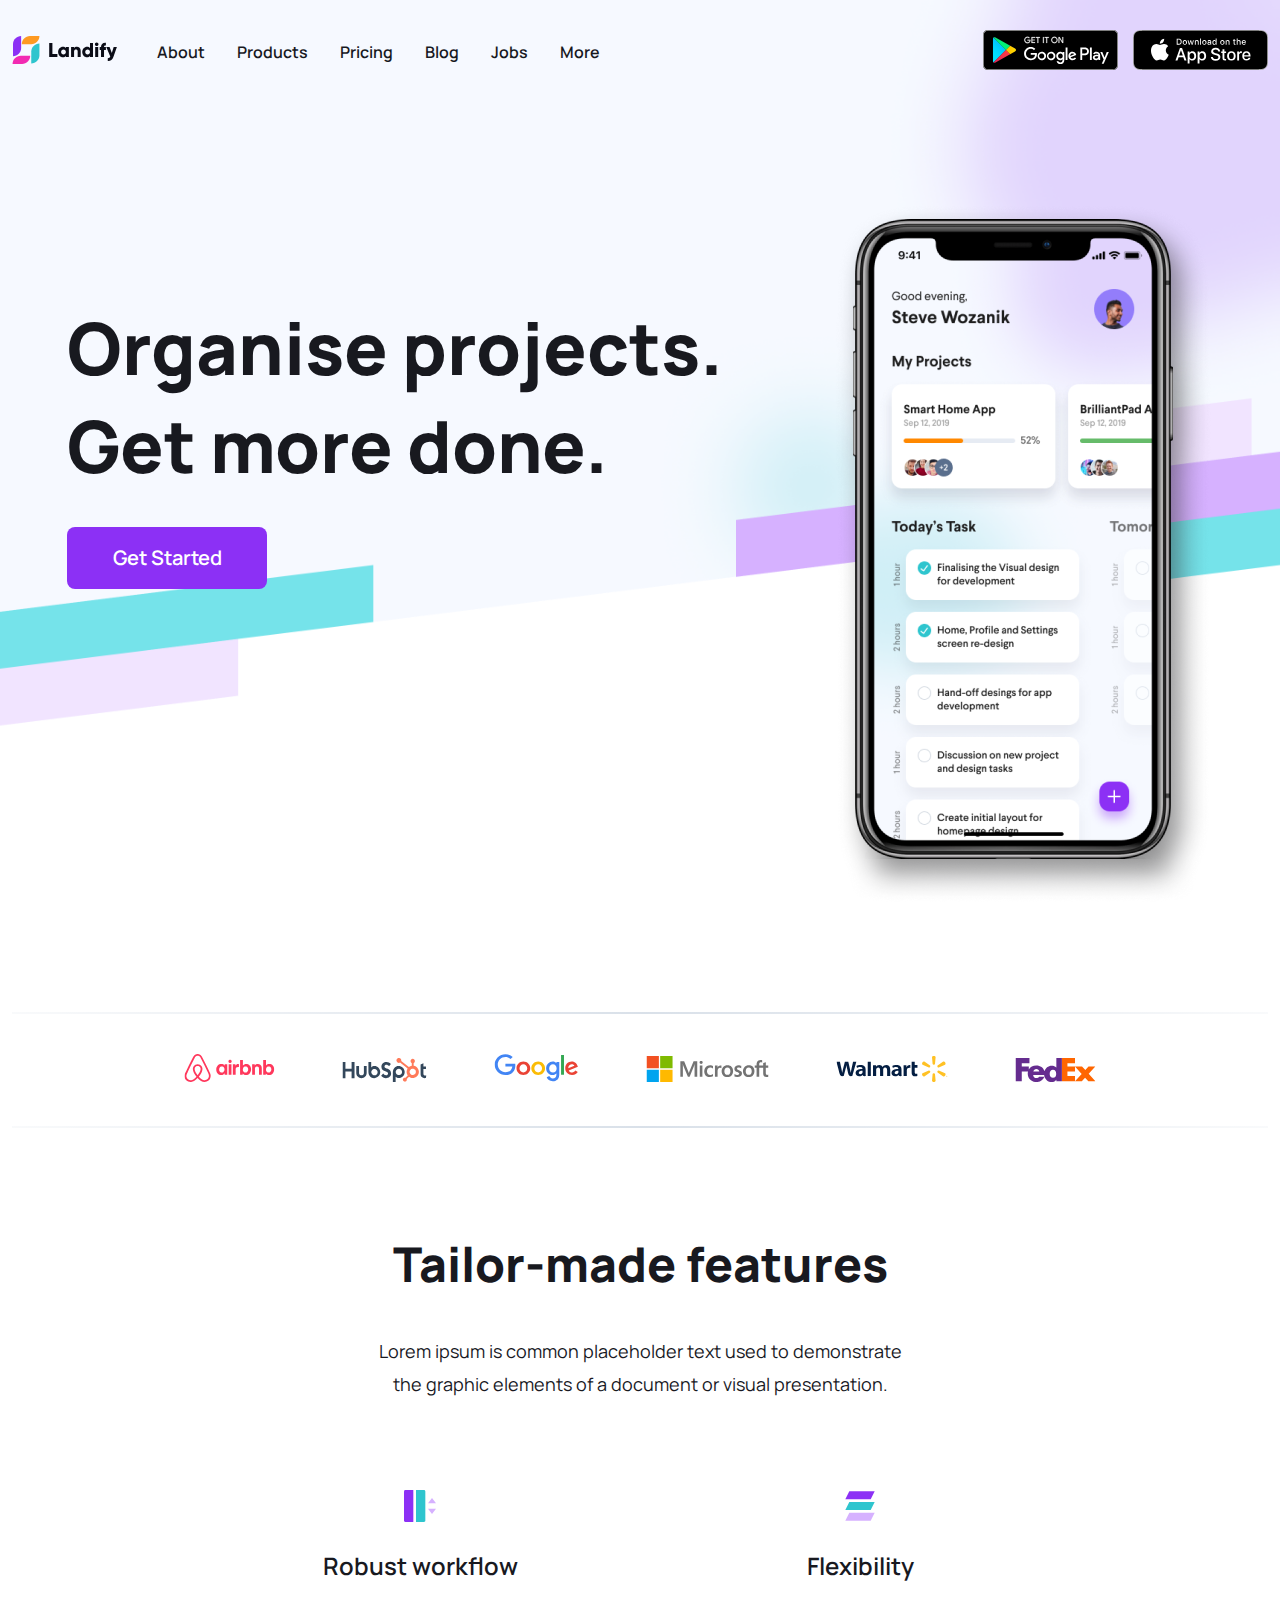
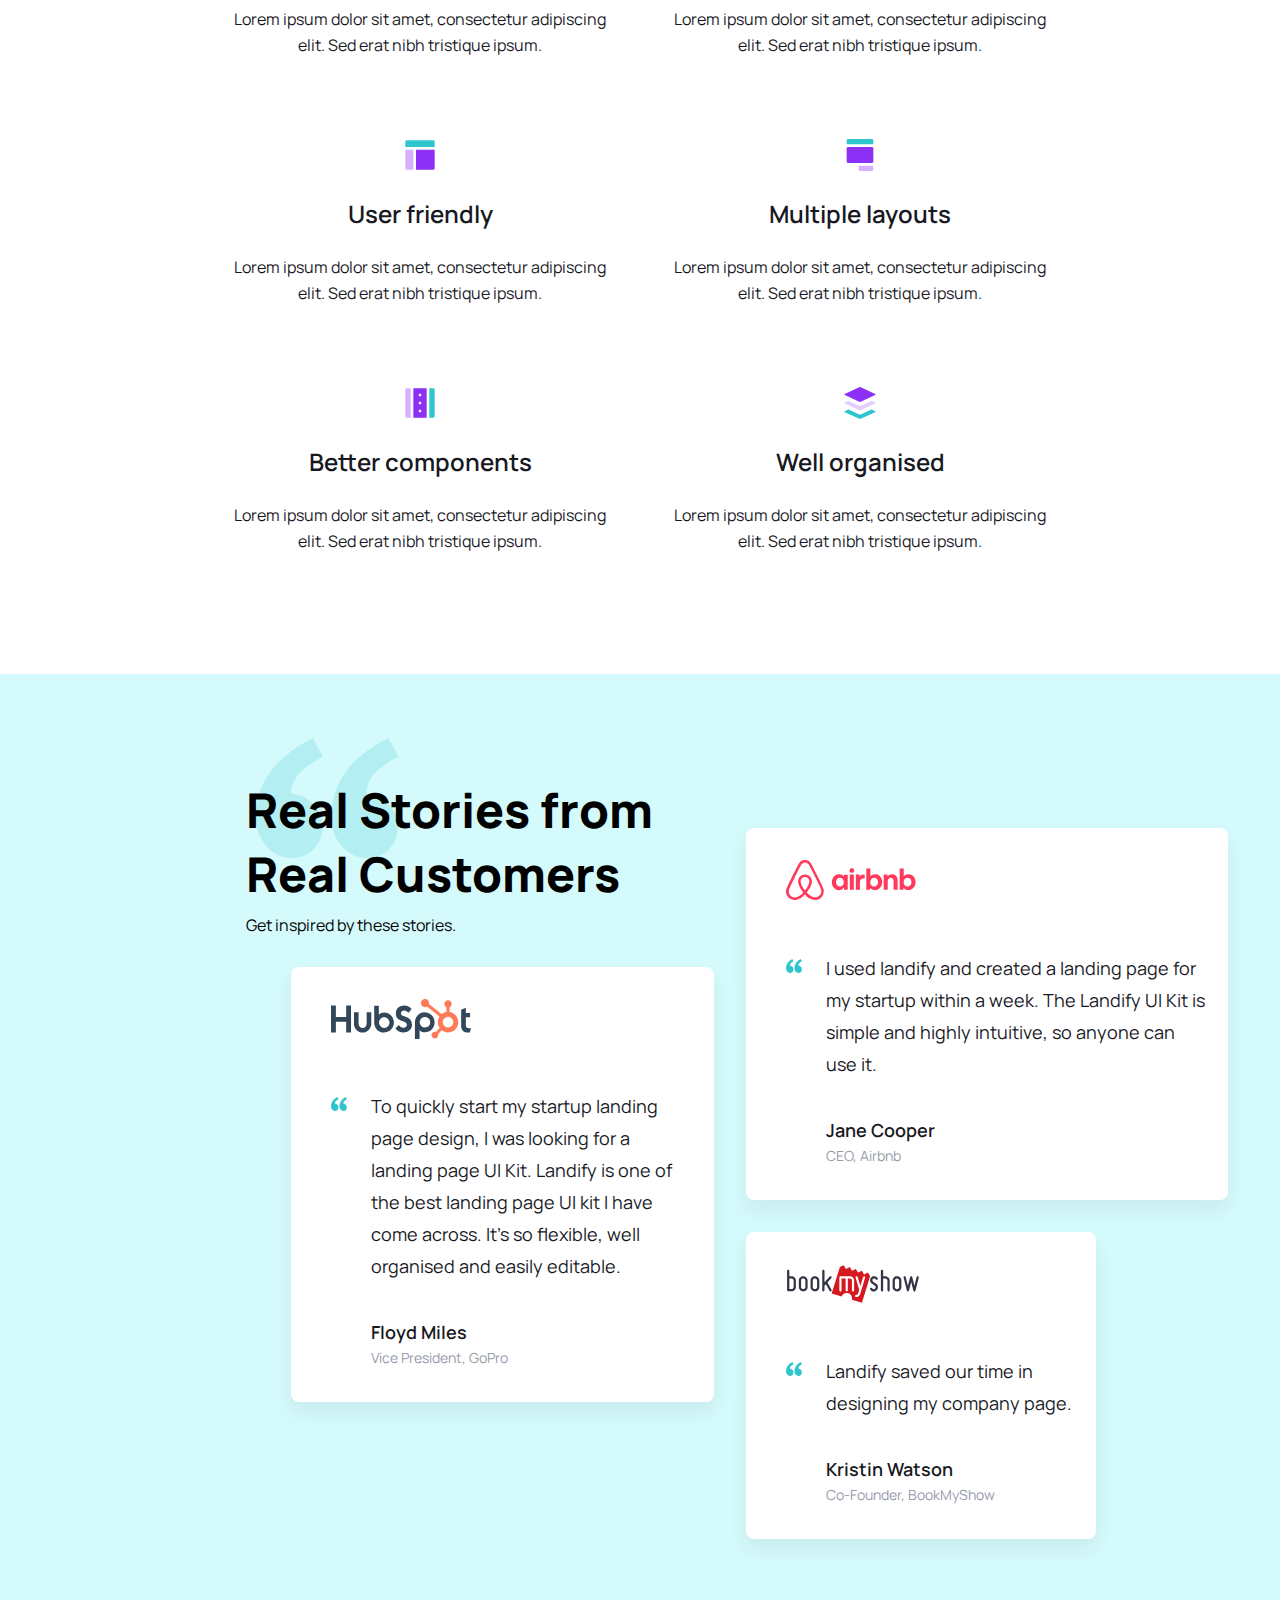
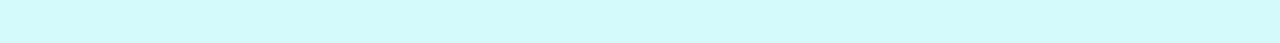
==== index.html @ adce9f16 "Закончил верстку и стилизацию блока Stories." ====
<!DOCTYPE html>
<html lang="en">
  <head>
    <meta charset="UTF-8" />
    <meta name="viewport" content="width=device-width, initial-scale=1.0" />
    <link rel="preconnect" href="https://fonts.gstatic.com" />
    <link
      href="https://fonts.googleapis.com/css2?family=Manrope:wght@400;600;800&display=swap"
      rel="stylesheet"
    />
    <!-- Install fonts -->
    <link rel="stylesheet" href="scss/bootstrap-grid.min.css" />
    <!-- Install Bootstrap grid-->
    <link rel="stylesheet" href="scss/normalize.css" />
    <!-- Reset settings CSS -->
    <link rel="stylesheet" href="scss/main.css" />
    <!-- Install my slyles CSS -->
    <title>Landify</title>
  </head>
  <body>
    <div class="wrapper">
      <header class="header">
        <div class="container">
          <div class="header-row">
            <nav class="nav">
              <a href="#" class="logo"><img src="Images/Dark.svg" alt="" /></a>
              <ul class="menu">
                <li class="menu-link"><a href="#">About</a></li>
                <li class="menu-link"><a href="#">Products</a></li>
                <li class="menu-link"><a href="#">Pricing</a></li>
                <li class="menu-link"><a href="#">Blog</a></li>
                <li class="menu-link"><a href="#">Jobs</a></li>
                <li class="menu-link"><a href="#">More</a></li>
              </ul>
            </nav>
            <div class="header-button">
              <a href="#" class="store-link"
                ><img
                  src="Images/Google Play Badge.svg"
                  alt="icon: link to Google Play"
              /></a>
              <a href="#" class="store-link"
                ><img
                  src="Images/App Store Badge.svg"
                  alt="icon: link to App Store"
              /></a>
            </div>
          </div>
        </div>
        <!-- /.container -->
      </header>
      <!-- /.header -->
      <main>
        <div class="container">
          <div class="main">
            <div class="main-info">
              <h1 class="main-title">
                Organise projects. <br />
                Get more done.
              </h1>
              <a href="#" class="main-button">Get Started</a>
            </div>
            <div class="main-image">
              <img
                src="/Images/Phone Mockup.png"
                alt="image: Phone App"
                class="main-image"
              />
            </div>
          </div>
        </div>
        <!-- /.container -->
      </main>
      <!-- /.main -->
      <section class="company">
        <div class="container">
          <hr class="divider" />
          <span class="company-img"
            ><img
              src="/Images/Company/Airbnb Logo.svg"
              alt="image: Image Airbnb Logo"
          /></span>
          <span class="company-img"
            ><img
              src="/Images/Company/Hubspot Logo.svg"
              alt="image: Image Hubspot Logo"
          /></span>
          <span class="company-img"
            ><img
              src="/Images/Company/Google Logo.svg"
              alt="image: Image Google Logo"
          /></span>
          <span class="company-img"
            ><img
              src="/Images/Company/Microsoft Logo.svg"
              alt="image: Image Microsoft Logo"
          /></span>
          <span class="company-img"
            ><img
              src="/Images/Company/Walmart Logo.svg"
              alt="image: Image Walmart Logo"
          /></span>
          <span class="company-img"
            ><img
              src="/Images/Company/FedEx Logo.svg"
              alt="image: Image FedEx Logo"
          /></span>
          <hr class="divider" />
        </div>
        <!-- /.container -->
      </section>
      <!-- /.company -->
      <section class="features-block">
        <div class="container">
          <div class="features">
            <h2 class="title">Tailor-made features</h2>
            <p class="description-title">
              Lorem ipsum is common placeholder text used to demonstrate <br />
              the graphic elements of a document or visual presentation.
            </p>
          </div>
          <div class="features-card">
            <div class="features-item">
              <img
                src="Images/Features-card/01.svg"
                alt="icon: Robust workflow icon"
                class="features-img"
              />
              <h3 class="card-title">Robust workflow</h3>
              <p class="card-description">
                Lorem ipsum dolor sit amet, consectetur adipiscing elit. Sed
                erat nibh tristique ipsum.
              </p>
            </div>
            <div class="features-item">
              <img
                src="Images/Features-card/02.svg"
                alt="icon: Flexibility icon"
                class="features-img"
              />
              <h3 class="card-title">Flexibility</h3>
              <p class="card-description">
                Lorem ipsum dolor sit amet, consectetur adipiscing elit. Sed
                erat nibh tristique ipsum.
              </p>
            </div>
            <div class="features-item">
              <img
                src="Images/Features-card/03.svg"
                alt="icon: User friendly icon"
                class="features-img"
              />
              <h3 class="card-title">User friendly</h3>
              <p class="card-description">
                Lorem ipsum dolor sit amet, consectetur adipiscing elit. Sed
                erat nibh tristique ipsum.
              </p>
            </div>
            <div class="features-item">
              <img
                src="Images/Features-card/04.svg"
                alt="icon: Multiple layouts icon"
                class="features-img"
              />
              <h3 class="card-title">Multiple layouts</h3>
              <p class="card-description">
                Lorem ipsum dolor sit amet, consectetur adipiscing elit. Sed
                erat nibh tristique ipsum.
              </p>
            </div>
            <div class="features-item">
              <img
                src="Images/Features-card/05.svg"
                alt="icon: Better components icon"
                class="features-img"
              />
              <h3 class="card-title">Better components</h3>
              <p class="card-description">
                Lorem ipsum dolor sit amet, consectetur adipiscing elit. Sed
                erat nibh tristique ipsum.
              </p>
            </div>
            <div class="features-item">
              <img
                src="Images/Features-card/06.svg"
                alt="icon: Well organised icon"
                class="features-img"
              />
              <h3 class="card-title">Well organised</h3>
              <p class="card-description">
                Lorem ipsum dolor sit amet, consectetur adipiscing elit. Sed
                erat nibh tristique ipsum.
              </p>
            </div>
          </div>
          <!-- /.features-card -->
        </div>
      </section>
      <!-- /.features -->
      <section class="stories">
        <div class="container d-flex justify-content-center">
          <img
            src="Images/Stories/marks.svg"
            alt="image: quotation marks"
            class="stories-img"
          />
          <div class="row d-flex flex-column align-items-end">
            <div class="col-12 d-flex justify-content-center">
              <div class="stories-title">
                <h2 class="title">
                  Real Stories from <br />
                  Real Customers
                </h2>
                <p class="title-text">
                  Get inspired by these stories.
                </p>
              </div>
              <!-- /.stories-title -->
            </div>
            <div class="col-8">
              <div class="stories-item item-2">
                <img
                  src="Images/Stories/Hubspot Logo.svg"
                  alt="icon: Hubspot"
                  class="stories-logo"
                />
                <div class="stories-description">
                  <img
                    src="Images/Stories/marks-mini.svg"
                    alt="icon: Marks mini"
                  />
                  <p class="stories-text">
                    To quickly start my startup landing page design, I was
                    looking for a landing page UI Kit. Landify is one of the
                    best landing page UI kit I have come across. It’s so
                    flexible, well organised and easily editable.
                  </p>
                </div>
                <h3 class="stories-name">Floyd Miles</h3>
                <span class="stories-prof">Vice President, GoPro</span>
              </div>
              <!-- /.stories-item -->
            </div>
          </div>
          <div class="row d-flex flex-column">
            <div class="col-12">
              <div class="stories-item item-3">
                <img
                  src="Images/Stories/Airbnb Logo.svg"
                  alt="icon: Airbnb"
                  class="stories-logo"
                />
                <div class="stories-description">
                  <img
                    src="Images/Stories/marks-mini.svg"
                    alt="icon: Marks mini"
                  />
                  <p class="stories-text">
                    I used landify and created a landing page for my startup
                    within a week. The Landify UI Kit is simple and highly
                    intuitive, so anyone can use it.
                  </p>
                </div>
                <h3 class="stories-name">Jane Cooper</h3>
                <span class="stories-prof">CEO, Airbnb</span>
              </div>
              <!-- /.stories-item -->
            </div>
            <div class="col-5">
              <div class="stories-item item-4">
                <img
                  src="Images/Stories/BookMyShow Logo.svg"
                  alt="icon: BookMyShow"
                  class="stories-logo"
                />
                <div class="stories-description">
                  <img
                    src="Images/Stories/marks-mini.svg"
                    alt="icon: Marks mini"
                  />
                  <p class="stories-text">
                    Landify saved our time in designing my company page.
                  </p>
                </div>
                <h3 class="stories-name">Kristin Watson</h3>
                <span class="stories-prof">Co-Founder, BookMyShow</span>
              </div>
              <!-- /.stories-item -->
            </div>
          </div>
        </div>
      </section>
      <!-- /.stories -->
    </div>
  </body>
</html>
---- scss/main.css ----
* {
  -webkit-box-sizing: border-box;
          box-sizing: border-box;
}

body {
  font-family: 'Manrope', sans-serif;
}

.container {
  max-width: 1440px;
  margin: 0 auto;
}

.title {
  font-weight: 800;
  font-size: 48px;
  line-height: 64px;
}

.wrapper {
  background: url(/Images/Background-header.png) no-repeat top;
  background-size: contain;
  max-height: 1060px;
}

.header-row {
  display: -webkit-box;
  display: -ms-flexbox;
  display: flex;
  -webkit-box-pack: justify;
      -ms-flex-pack: justify;
          justify-content: space-between;
  -webkit-box-align: center;
      -ms-flex-align: center;
          align-items: center;
  padding-top: 26px;
  padding-bottom: 26px;
}

.header-row .nav {
  display: -webkit-box;
  display: -ms-flexbox;
  display: flex;
  -webkit-box-align: center;
      -ms-flex-align: center;
          align-items: center;
}

.header-row .nav .menu {
  display: -webkit-box;
  display: -ms-flexbox;
  display: flex;
  -ms-flex-wrap: wrap;
      flex-wrap: wrap;
  list-style: none;
}

.header-row .nav .menu-link a {
  text-decoration: none;
  color: #18191f;
  font-size: 16px;
  line-height: 20px;
  font-weight: 600;
  margin-right: 32px;
}

.header-row .header-button .store-link:not(:last-child) {
  margin-right: 12px;
}

.main {
  display: -webkit-box;
  display: -ms-flexbox;
  display: flex;
  -ms-flex-pack: distribute;
      justify-content: space-around;
  margin-top: 100px;
  margin-bottom: 65px;
}

.main-title {
  margin-top: 95px;
  color: #18191f;
  font-weight: 800;
  font-size: 72px;
  line-height: 98px;
  margin-bottom: 32px;
}

.main-button {
  background: #8c30f5;
  border-radius: 8px;
  font-weight: 600;
  font-size: 20px;
  line-height: 30px;
  color: #ffffff;
  padding: 16px 40px;
  text-decoration: none;
  display: block;
  max-width: 200px;
  text-align: center;
}

.company {
  display: -webkit-box;
  display: -ms-flexbox;
  display: flex;
  text-align: center;
}

.company-img {
  margin-left: 32px;
  margin-right: 32px;
}

.company .divider {
  margin-top: 40px;
  margin-bottom: 40px;
  height: 2px;
  background: -webkit-gradient(linear, left top, right top, from(rgba(192, 204, 218, 0.1)), color-stop(50.38%, rgba(192, 204, 218, 0.6)), to(rgba(192, 204, 218, 0.1)));
  background: linear-gradient(90deg, rgba(192, 204, 218, 0.1) 0%, rgba(192, 204, 218, 0.6) 50.38%, rgba(192, 204, 218, 0.1) 100%);
  border: none;
}

.features-block {
  padding-top: 24px;
  padding-bottom: 104px;
}

.features-block .features {
  text-align: center;
  color: #18191f;
}

.features-block .features .description-title {
  font-size: 18px;
  line-height: 1.8;
  font-weight: 400;
}

.features-block .features-card {
  display: -webkit-box;
  display: -ms-flexbox;
  display: flex;
  -webkit-box-pack: center;
      -ms-flex-pack: center;
          justify-content: center;
  -webkit-box-align: center;
      -ms-flex-align: center;
          align-items: center;
  text-align: center;
  -ms-flex-wrap: wrap;
      flex-wrap: wrap;
  margin-top: 25px;
}

.features-block .features-card .features-item {
  width: 29%;
  color: #18191f;
  margin-right: 30px;
  margin-left: 30px;
  margin-top: 65px;
  min-width: 380px;
}

.features-block .features-card .features-item .card-title {
  font-weight: 600;
  font-size: 24px;
  line-height: 32px;
}

.features-block .features-card .features-item .card-description {
  text-align: center;
  font-weight: 400;
  font-size: 16px;
  line-height: 26px;
}

.stories {
  position: relative;
  background: #d5fafc;
  padding-top: 10px;
  padding-bottom: 104px;
  padding-top: 104px;
}

.stories .container {
  max-width: 1200px;
}

.stories-img {
  position: absolute;
  top: 64px;
  left: 20%;
  opacity: 0.2;
}

.stories-item {
  background: #ffffff;
  -webkit-box-shadow: 0px 10px 20px rgba(41, 41, 42, 0.07);
          box-shadow: 0px 10px 20px rgba(41, 41, 42, 0.07);
  border-radius: 8px;
  padding: 32px 20px 32px 40px;
}

.stories-item .stories-logo {
  margin-bottom: 30px;
}

.stories-item .stories-name {
  font-weight: 600;
  font-size: 18px;
  line-height: 28px;
  color: #18191f;
  margin-left: 40px;
  margin-bottom: 0;
}

.stories-item .stories-prof {
  color: #969bab;
  font-weight: 400;
  font-size: 14px;
  line-height: 24px;
  margin-left: 40px;
}

.title-text {
  margin: 0;
}

.stories-title {
  position: relative;
  display: block;
  margin-left: 100px;
}

.stories-title .title {
  margin-bottom: 10px;
  margin-top: 0;
}

.stories-description {
  position: relative;
  display: -webkit-box;
  display: -ms-flexbox;
  display: flex;
}

.stories-description img {
  position: absolute;
  top: 25px;
}

.stories-text {
  font-weight: 400;
  font-size: 18px;
  line-height: 32px;
  color: #18191f;
  margin-left: 40px;
}

.item-1 {
  min-width: 445px;
}

.item-2 {
  min-width: 350px;
  margin-right: 32px;
  margin-top: 32px;
}

.item-3 {
  min-width: 445px;
  margin-top: 50px;
  margin-bottom: 32px;
}

.item-4 {
  min-width: 350px;
}
/*# sourceMappingURL=main.css.map */
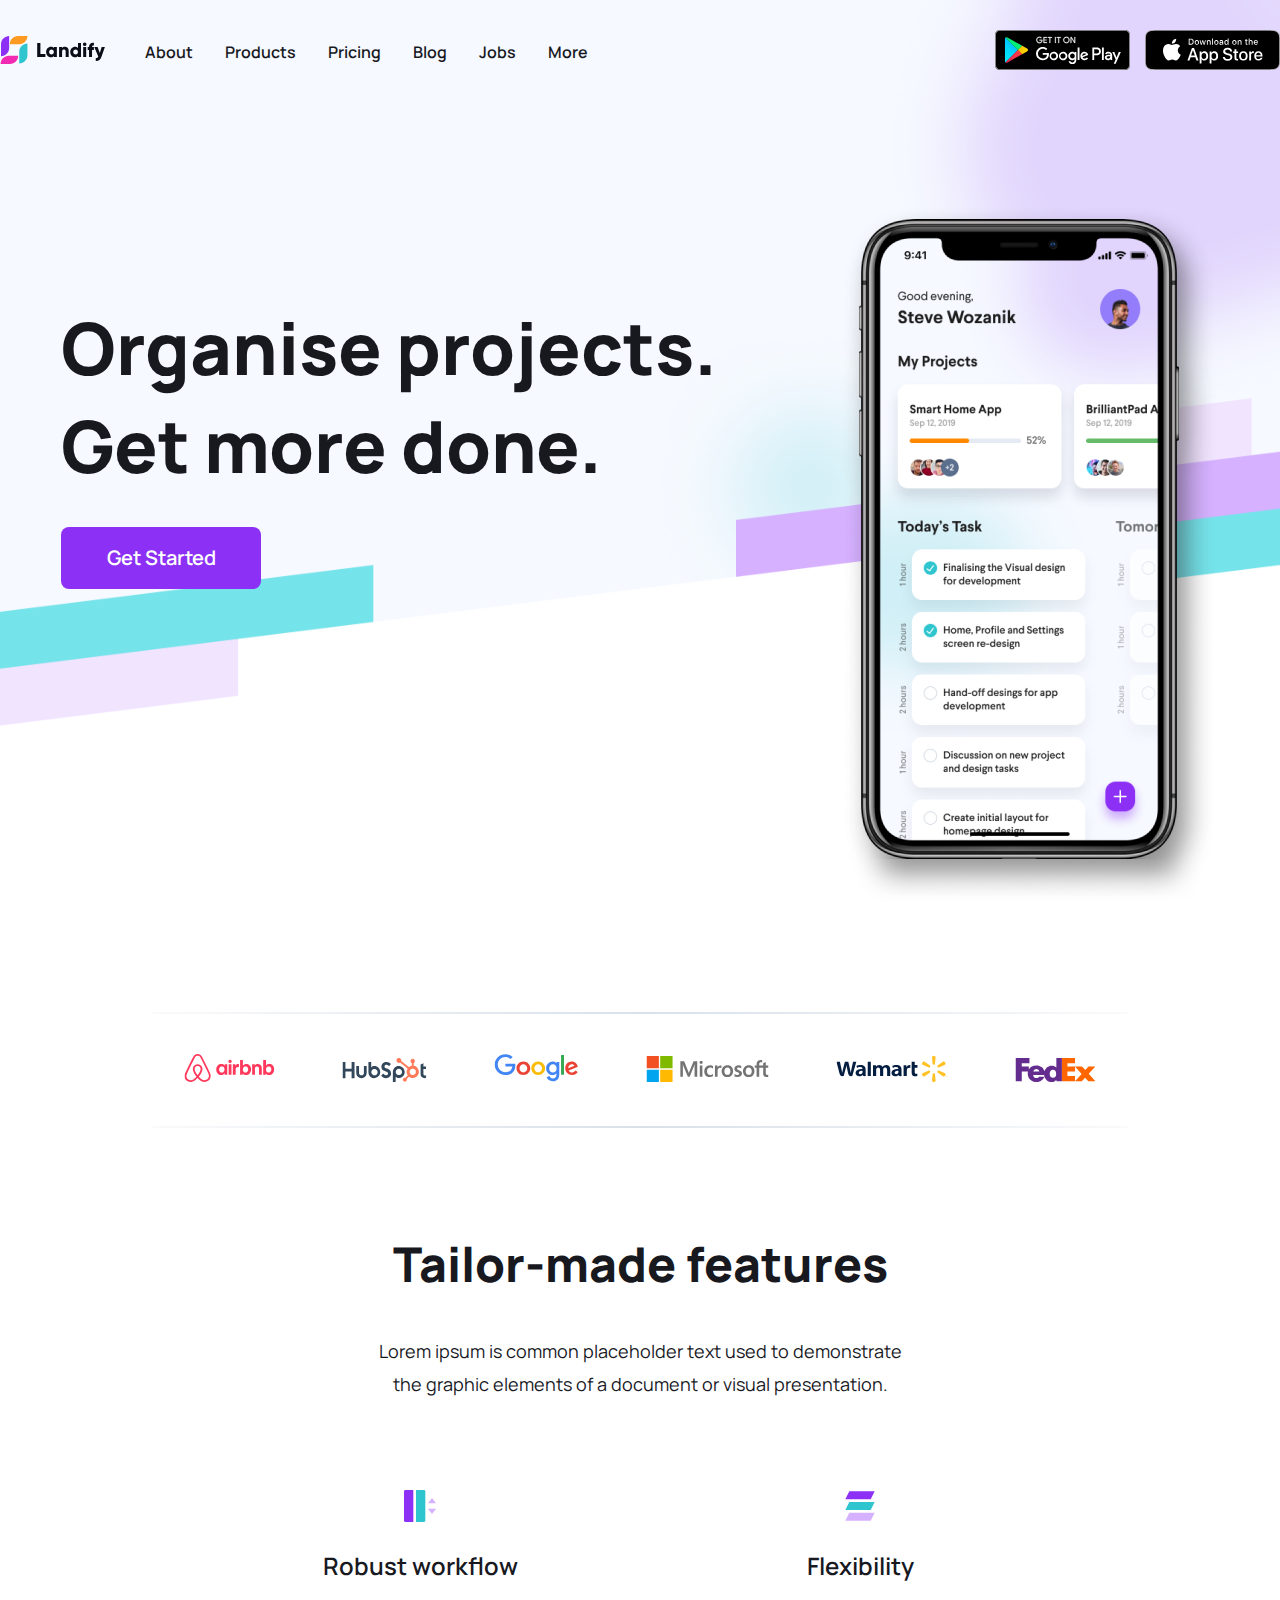
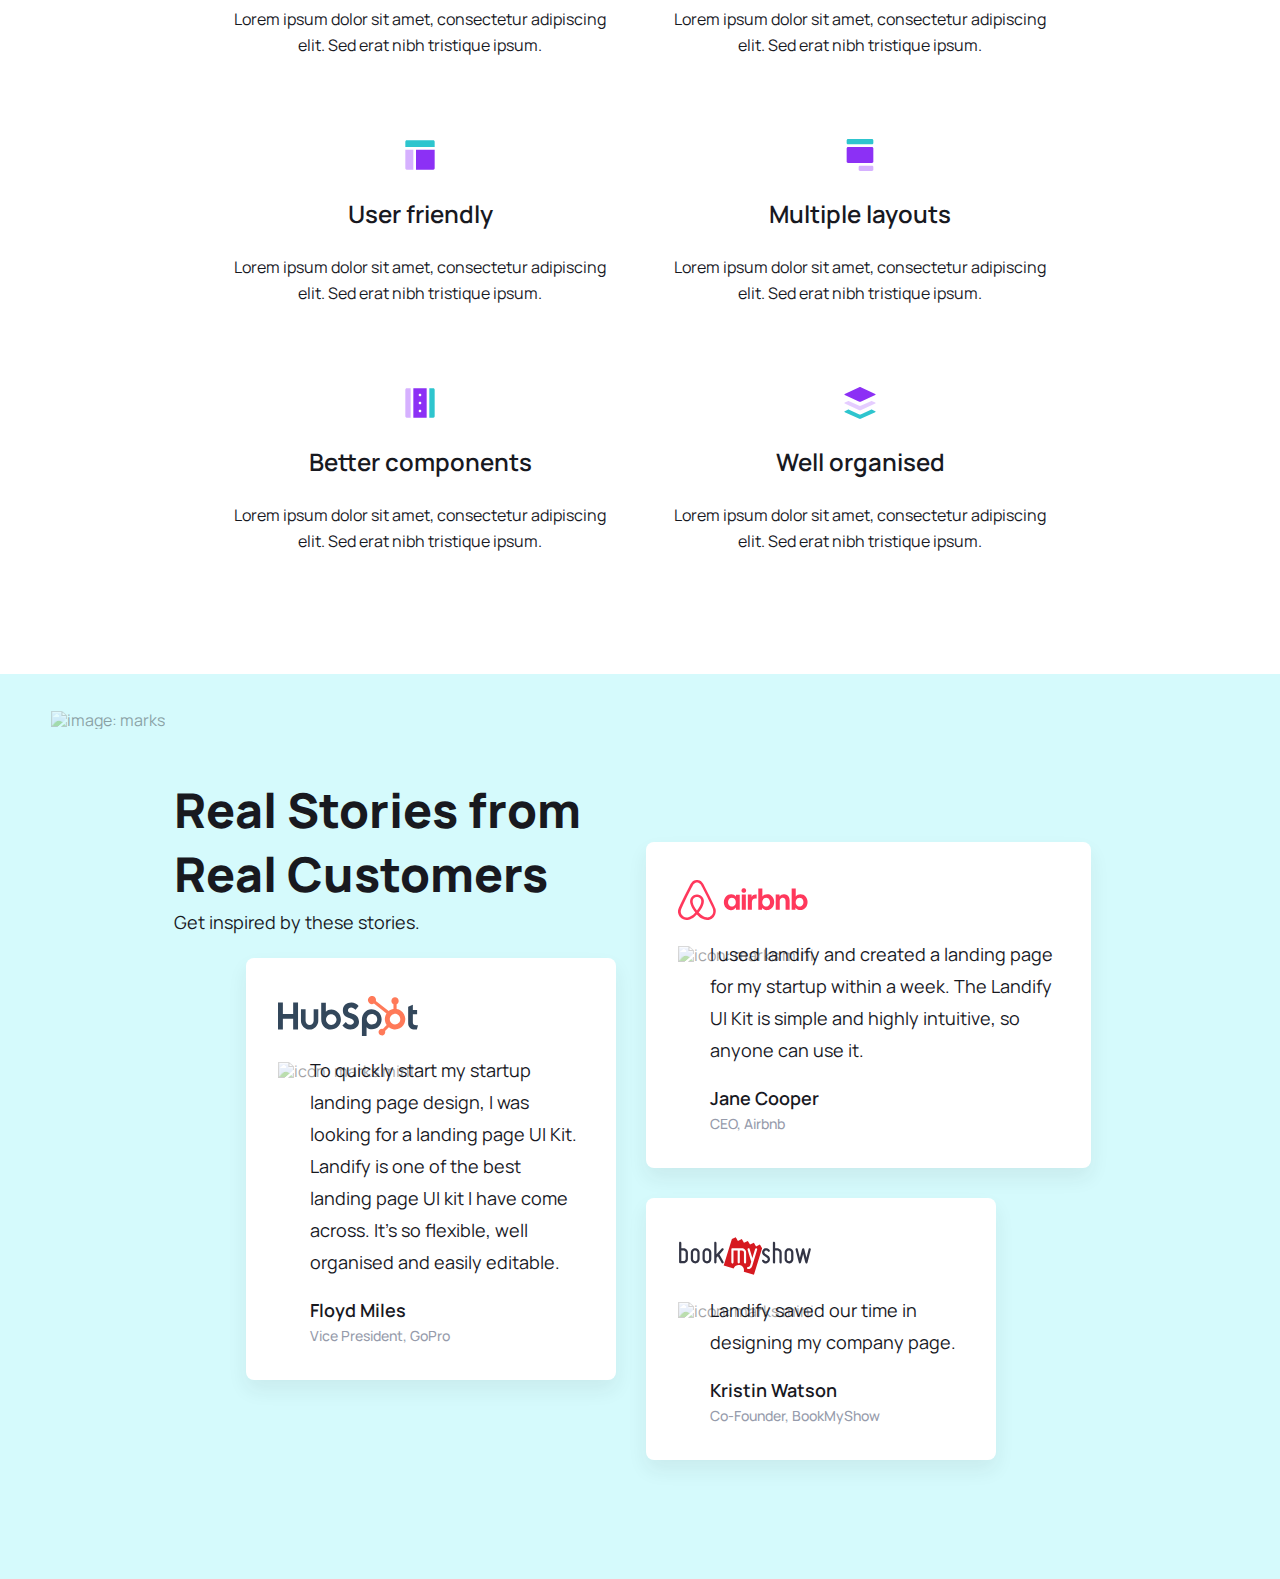
==== commit 89838703: "Переделал верстку блока Stories." ====
--- a/index.html
+++ b/index.html
@@ -9,8 +9,6 @@
       rel="stylesheet"
     />
     <!-- Install fonts -->
-    <link rel="stylesheet" href="scss/bootstrap-grid.min.css" />
-    <!-- Install Bootstrap grid-->
     <link rel="stylesheet" href="scss/normalize.css" />
     <!-- Reset settings CSS -->
     <link rel="stylesheet" href="scss/main.css" />
@@ -198,96 +196,52 @@
       </section>
       <!-- /.features -->
       <section class="stories">
-        <div class="container d-flex justify-content-center">
-          <img
-            src="Images/Stories/marks.svg"
-            alt="image: quotation marks"
-            class="stories-img"
-          />
-          <div class="row d-flex flex-column align-items-end">
-            <div class="col-12 d-flex justify-content-center">
+        <div class="container">
+          <div class="stories-block">
+            <img src="images/Stories/marks.svg" alt="image: marks" class="stories-mrks">
+            <div class="stories-col">
               <div class="stories-title">
                 <h2 class="title">
                   Real Stories from <br />
                   Real Customers
                 </h2>
-                <p class="title-text">
+                <p class="stories-description">
                   Get inspired by these stories.
                 </p>
               </div>
               <!-- /.stories-title -->
-            </div>
-            <div class="col-8">
-              <div class="stories-item item-2">
-                <img
-                  src="Images/Stories/Hubspot Logo.svg"
-                  alt="icon: Hubspot"
-                  class="stories-logo"
-                />
-                <div class="stories-description">
-                  <img
-                    src="Images/Stories/marks-mini.svg"
-                    alt="icon: Marks mini"
-                  />
-                  <p class="stories-text">
-                    To quickly start my startup landing page design, I was
-                    looking for a landing page UI Kit. Landify is one of the
-                    best landing page UI kit I have come across. It’s so
-                    flexible, well organised and easily editable.
-                  </p>
-                </div>
-                <h3 class="stories-name">Floyd Miles</h3>
-                <span class="stories-prof">Vice President, GoPro</span>
+              <div class="stories-item item__hubspot">
+                <img src="Images/Stories/Hubspot Logo.svg" alt="logo: Hubspot" class="stories-logo" />
+                <img src="images/Stories/marks-mini.svg" alt="icon: marks mini" class="stories-minimarks">
+                <p class="stories-text">To quickly start my startup landing page design, I was looking for a landing page UI Kit. Landify is one of the best landing page UI kit I have come across. It’s so flexible, well organised and easily editable.</p>
+                <span class="stories-name">Floyd Miles</span
+                ><span class="stories-prof">Vice President, GoPro</span>
               </div>
               <!-- /.stories-item -->
             </div>
-          </div>
-          <div class="row d-flex flex-column">
-            <div class="col-12">
-              <div class="stories-item item-3">
-                <img
-                  src="Images/Stories/Airbnb Logo.svg"
-                  alt="icon: Airbnb"
-                  class="stories-logo"
-                />
-                <div class="stories-description">
-                  <img
-                    src="Images/Stories/marks-mini.svg"
-                    alt="icon: Marks mini"
-                  />
-                  <p class="stories-text">
-                    I used landify and created a landing page for my startup
-                    within a week. The Landify UI Kit is simple and highly
-                    intuitive, so anyone can use it.
-                  </p>
-                </div>
-                <h3 class="stories-name">Jane Cooper</h3>
+            <!-- /.stories-col -->
+            <div class="stories-col">
+              <div class="stories-item item__airbnb">
+                <img src="Images/Stories/Airbnb Logo.svg" alt="logo: Airbnb" class="stories-logo" />
+                <img src="images/Stories/marks-mini.svg" alt="icon: marks mini" class="stories-minimarks">
+                <p class="stories-text">I used landify and created a landing page for my startup within a week. The Landify UI Kit is simple and highly intuitive, so anyone can use it.</p>
+                <span class="stories-name">Jane Cooper</span> 
                 <span class="stories-prof">CEO, Airbnb</span>
               </div>
               <!-- /.stories-item -->
-            </div>
-            <div class="col-5">
-              <div class="stories-item item-4">
-                <img
-                  src="Images/Stories/BookMyShow Logo.svg"
-                  alt="icon: BookMyShow"
-                  class="stories-logo"
-                />
-                <div class="stories-description">
-                  <img
-                    src="Images/Stories/marks-mini.svg"
-                    alt="icon: Marks mini"
-                  />
-                  <p class="stories-text">
-                    Landify saved our time in designing my company page.
-                  </p>
-                </div>
-                <h3 class="stories-name">Kristin Watson</h3>
-                <span class="stories-prof">Co-Founder, BookMyShow</span>
+
+              <div class="stories-item item__bookmyshow">
+                <img src="Images/Stories/BookMyShow Logo.svg" alt="logo: BookMyShow" class="stories-logo" />
+                <img src="images/Stories/marks-mini.svg" alt="icon: marks mini" class="stories-minimarks">
+                <p class="stories-text">Landify saved our time in designing my company page.</p>
+                <span class="stories-name">Kristin Watson</span
+                ><span class="stories-prof">Co-Founder, BookMyShow</span>
               </div>
               <!-- /.stories-item -->
             </div>
-          </div>
+            <!-- /.stories-col -->
+          </div>
+          <!-- /.stories-block -->
         </div>
       </section>
       <!-- /.stories -->
--- a/scss/main.css
+++ b/scss/main.css
@@ -1,6 +1,7 @@
 * {
   -webkit-box-sizing: border-box;
           box-sizing: border-box;
+  color: #18191F;
 }
 
 body {
@@ -178,105 +179,111 @@
 }
 
 .stories {
+  background: #d5fafc;
+}
+
+.stories-block {
   position: relative;
-  background: #d5fafc;
-  padding-top: 10px;
+  display: -webkit-box;
+  display: -ms-flexbox;
+  display: flex;
+  -webkit-box-pack: center;
+      -ms-flex-pack: center;
+          justify-content: center;
+  padding-top: 104px;
   padding-bottom: 104px;
-  padding-top: 104px;
-}
-
-.stories .container {
-  max-width: 1200px;
-}
-
-.stories-img {
+}
+
+.stories-mrks {
   position: absolute;
-  top: 64px;
-  left: 20%;
-  opacity: 0.2;
+  left: 4%;
+  top: 4%;
+  opacity: 0.4;
+}
+
+.stories-col {
+  position: relative;
+  display: -webkit-box;
+  display: -ms-flexbox;
+  display: flex;
+  -webkit-box-orient: vertical;
+  -webkit-box-direction: normal;
+      -ms-flex-direction: column;
+          flex-direction: column;
+}
+
+.stories-title {
+  margin-right: 50px;
+}
+
+.stories-title .title {
+  margin: 0;
+}
+
+.stories-description {
+  font-weight: 400;
+  font-size: 18px;
+  line-height: 32px;
+  margin: 0;
 }
 
 .stories-item {
+  position: relative;
+  display: -webkit-box;
+  display: -ms-flexbox;
+  display: flex;
+  -ms-flex-wrap: wrap;
+      flex-wrap: wrap;
   background: #ffffff;
   -webkit-box-shadow: 0px 10px 20px rgba(41, 41, 42, 0.07);
           box-shadow: 0px 10px 20px rgba(41, 41, 42, 0.07);
   border-radius: 8px;
-  padding: 32px 20px 32px 40px;
-}
-
-.stories-item .stories-logo {
-  margin-bottom: 30px;
-}
-
-.stories-item .stories-name {
+  padding: 38px 32px 32px 32px;
+  margin: 15px;
+}
+
+.item__hubspot {
+  width: 370px;
+  position: absolute;
+  right: 0;
+  bottom: 80px;
+}
+
+.item__airbnb {
+  width: 445px;
+  margin-top: 64px;
+}
+
+.item__bookmyshow {
+  width: 350px;
+}
+
+.stories-minimarks {
+  position: absolute;
+  top: 104px;
+  opacity: 0.4;
+}
+
+.stories-text {
+  margin-left: 32px;
+  font-weight: 400;
+  font-size: 18px;
+  line-height: 32px;
+}
+
+.stories-name {
+  width: 100%;
+  margin-left: 32px;
   font-weight: 600;
   font-size: 18px;
   line-height: 28px;
-  color: #18191f;
-  margin-left: 40px;
-  margin-bottom: 0;
-}
-
-.stories-item .stories-prof {
-  color: #969bab;
-  font-weight: 400;
+}
+
+.stories-prof {
+  margin-left: 32px;
+  font-weight: 500;
   font-size: 14px;
   line-height: 24px;
-  margin-left: 40px;
-}
-
-.title-text {
-  margin: 0;
-}
-
-.stories-title {
-  position: relative;
-  display: block;
-  margin-left: 100px;
-}
-
-.stories-title .title {
-  margin-bottom: 10px;
-  margin-top: 0;
-}
-
-.stories-description {
-  position: relative;
-  display: -webkit-box;
-  display: -ms-flexbox;
-  display: flex;
-}
-
-.stories-description img {
-  position: absolute;
-  top: 25px;
-}
-
-.stories-text {
-  font-weight: 400;
-  font-size: 18px;
-  line-height: 32px;
-  color: #18191f;
-  margin-left: 40px;
-}
-
-.item-1 {
-  min-width: 445px;
-}
-
-.item-2 {
-  min-width: 350px;
-  margin-right: 32px;
-  margin-top: 32px;
-}
-
-.item-3 {
-  min-width: 445px;
-  margin-top: 50px;
-  margin-bottom: 32px;
-}
-
-.item-4 {
-  min-width: 350px;
+  color: #969bab;
 }
 /*# sourceMappingURL=main.css.map */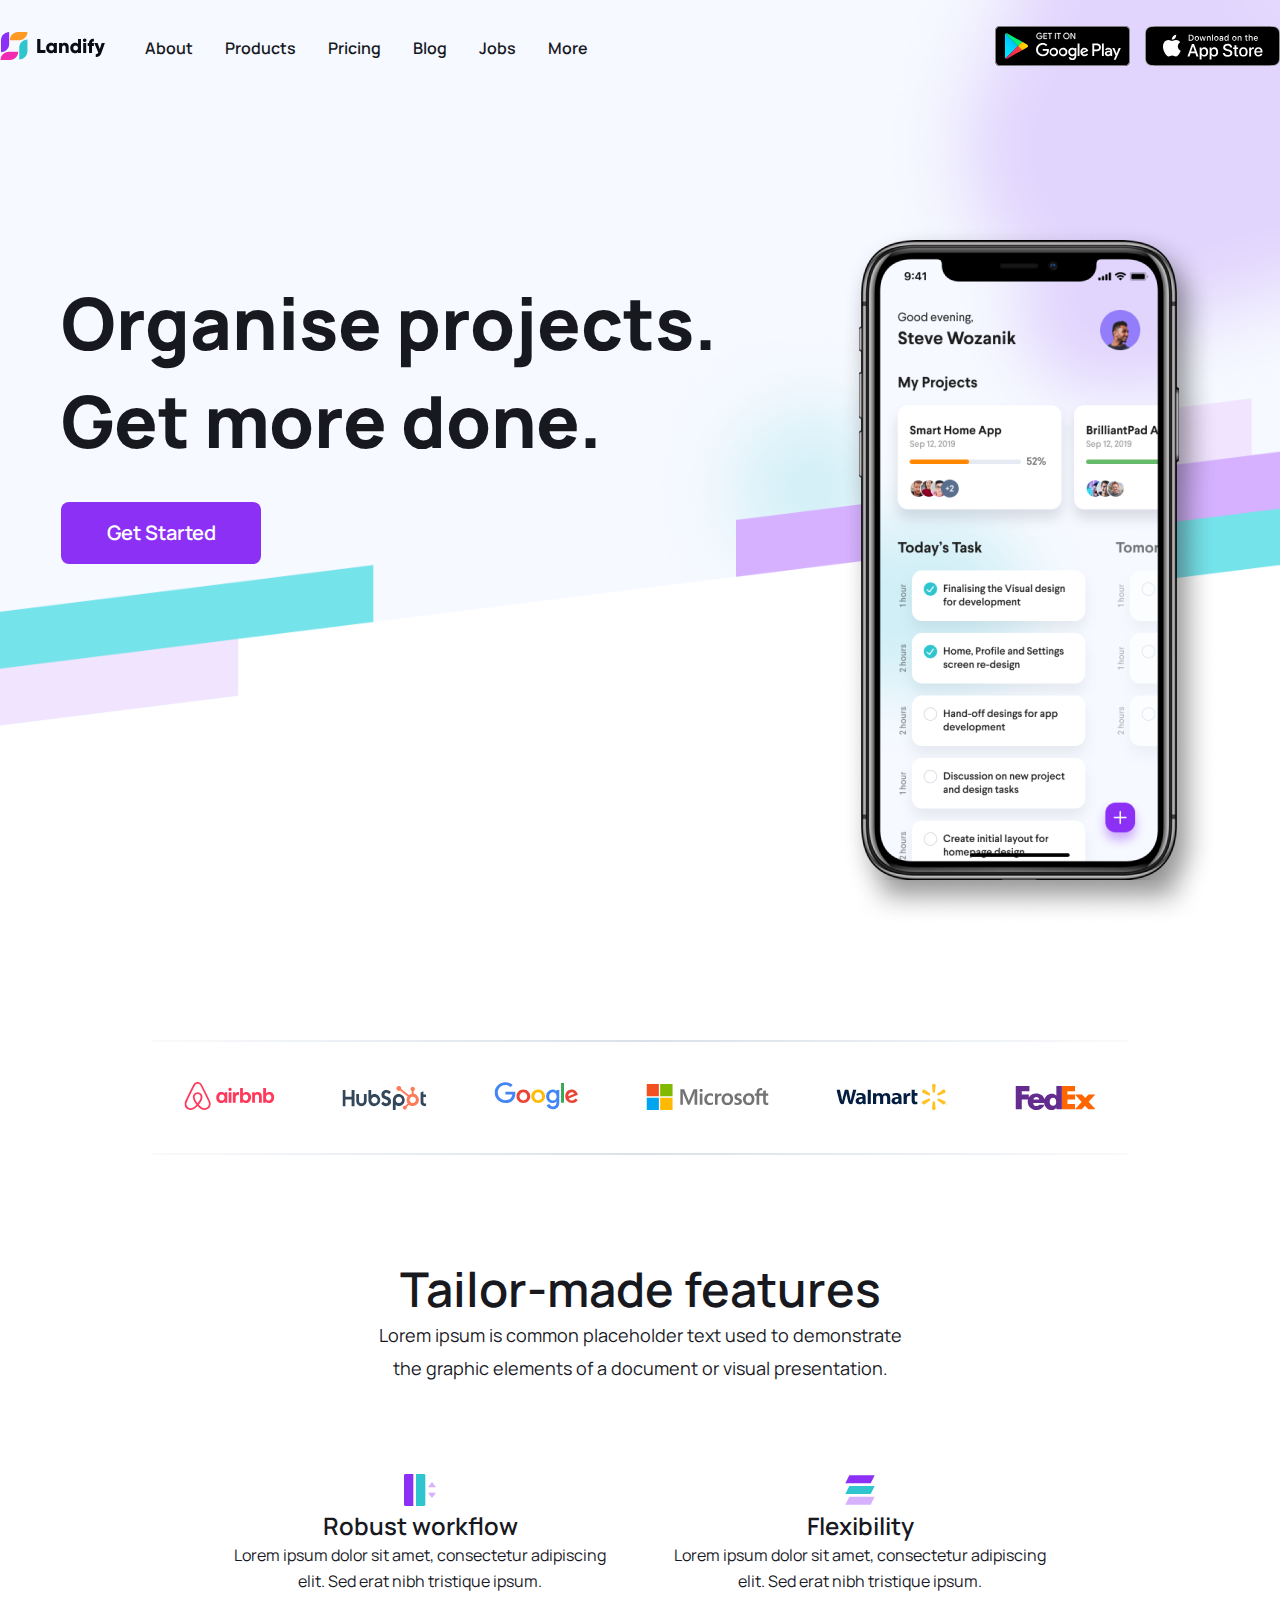
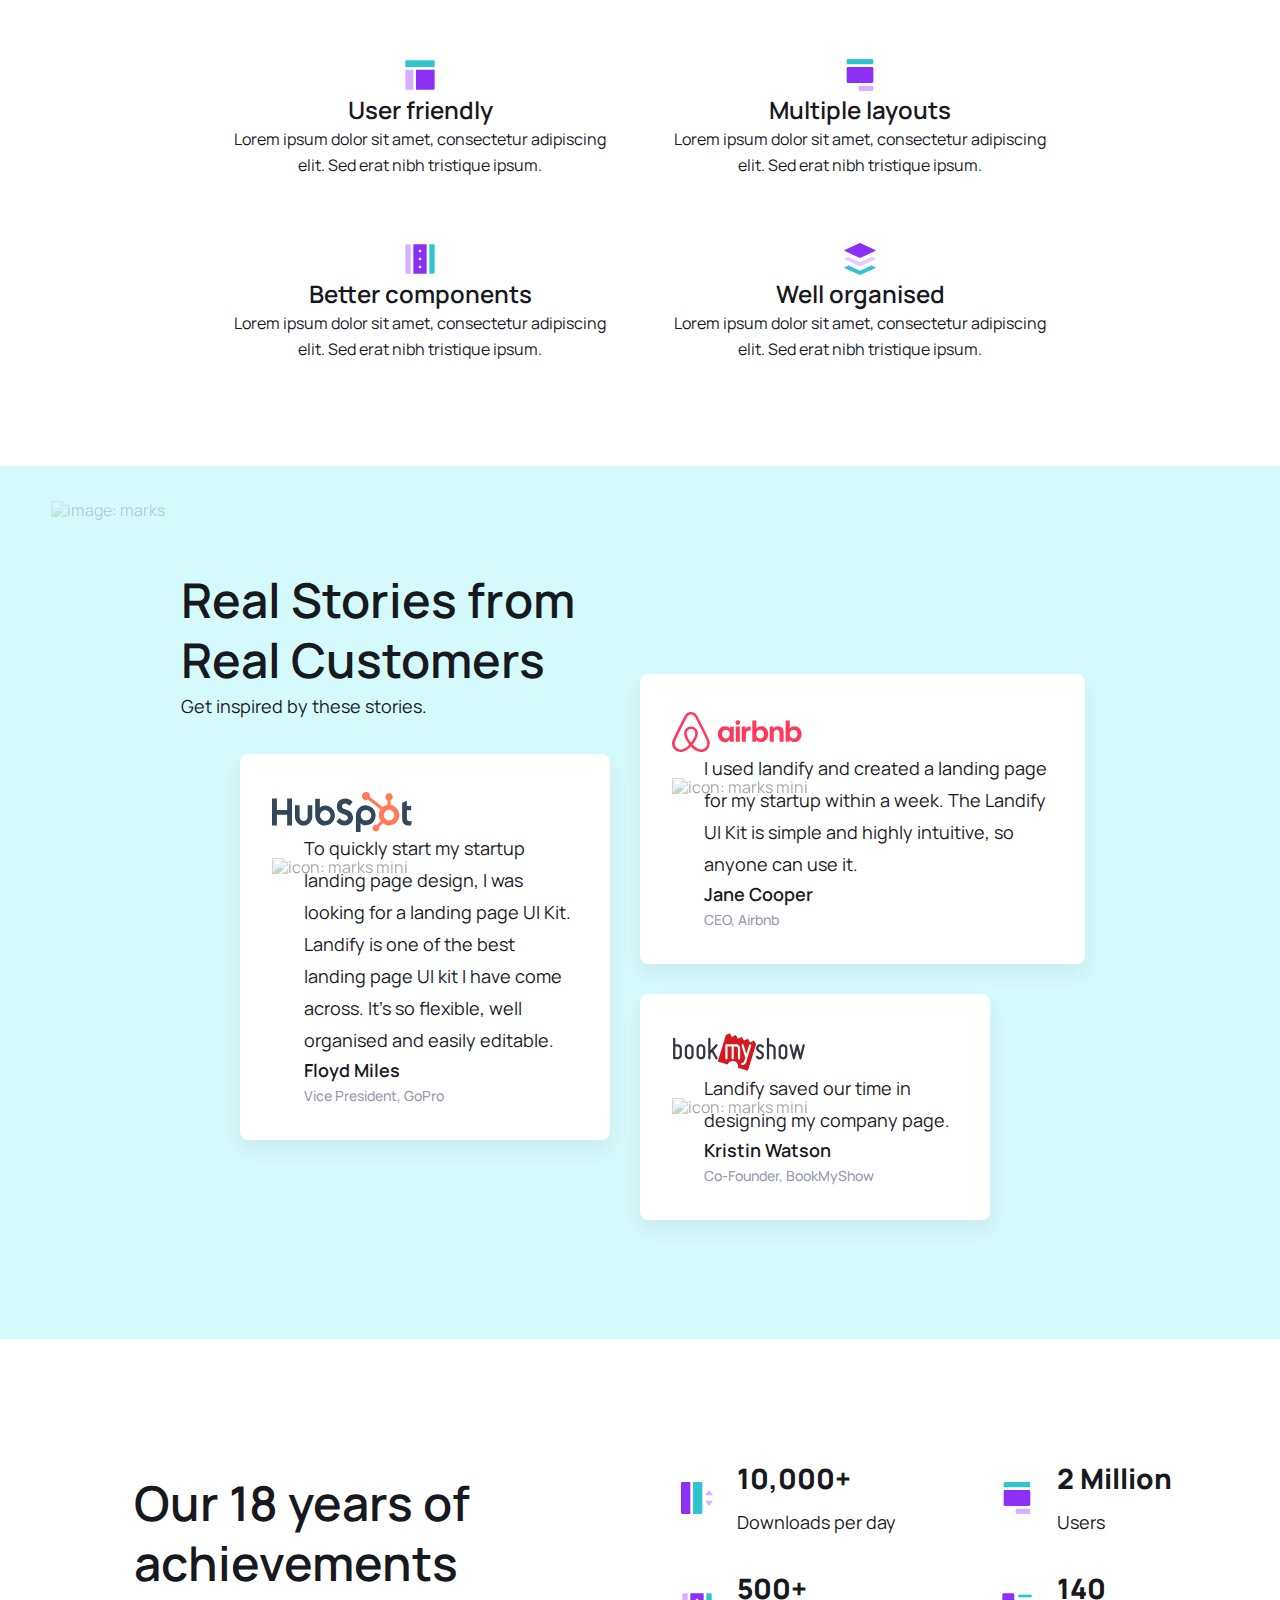
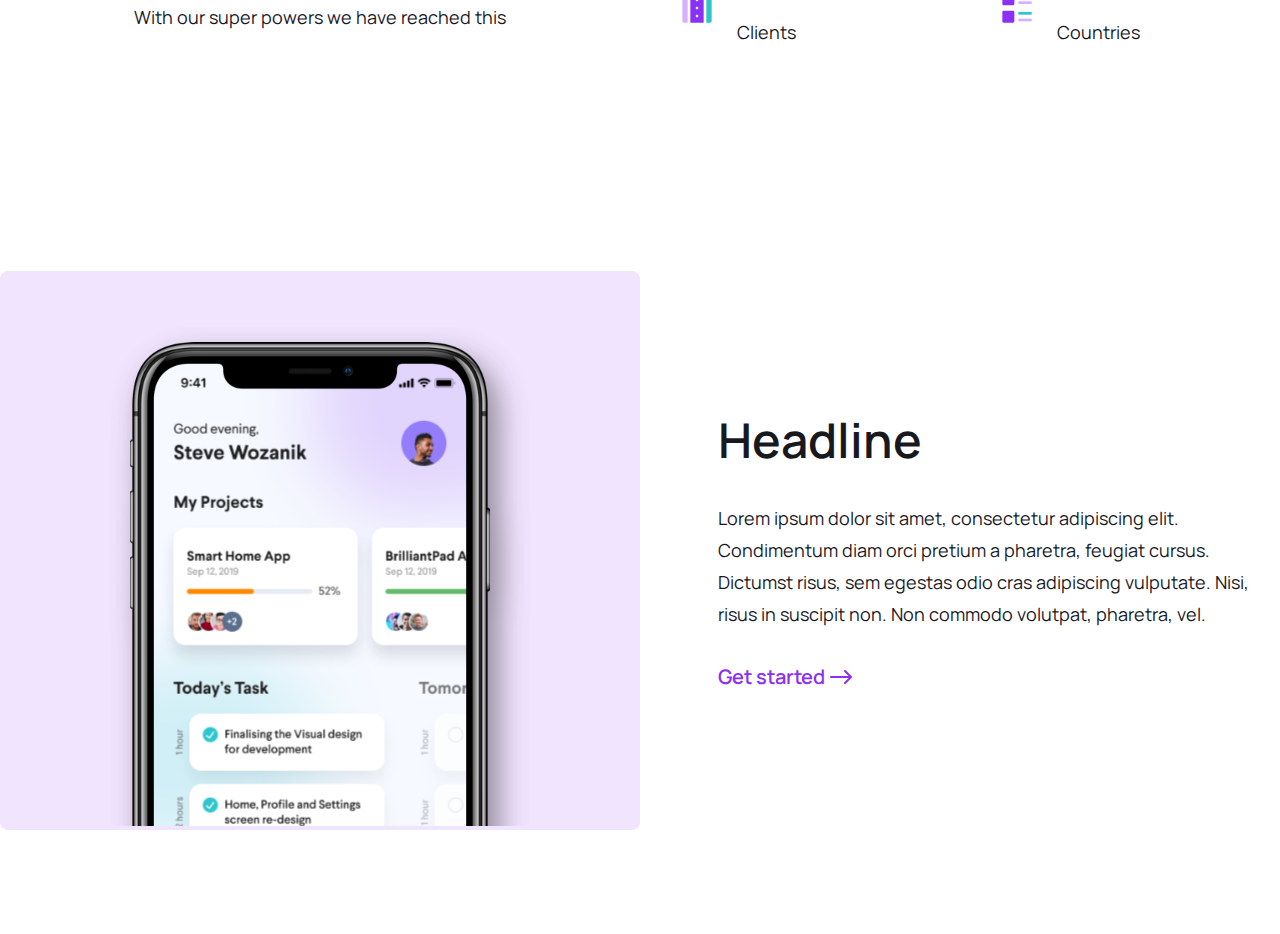
==== commit d7d81595: "Верстка и стилизация блоков Counter и Headline." ====
--- a/index.html
+++ b/index.html
@@ -70,181 +70,324 @@
         <!-- /.container -->
       </main>
       <!-- /.main -->
-      <section class="company">
-        <div class="container">
-          <hr class="divider" />
-          <span class="company-img"
-            ><img
-              src="/Images/Company/Airbnb Logo.svg"
-              alt="image: Image Airbnb Logo"
-          /></span>
-          <span class="company-img"
-            ><img
-              src="/Images/Company/Hubspot Logo.svg"
-              alt="image: Image Hubspot Logo"
-          /></span>
-          <span class="company-img"
-            ><img
-              src="/Images/Company/Google Logo.svg"
-              alt="image: Image Google Logo"
-          /></span>
-          <span class="company-img"
-            ><img
-              src="/Images/Company/Microsoft Logo.svg"
-              alt="image: Image Microsoft Logo"
-          /></span>
-          <span class="company-img"
-            ><img
-              src="/Images/Company/Walmart Logo.svg"
-              alt="image: Image Walmart Logo"
-          /></span>
-          <span class="company-img"
-            ><img
-              src="/Images/Company/FedEx Logo.svg"
-              alt="image: Image FedEx Logo"
-          /></span>
-          <hr class="divider" />
-        </div>
-        <!-- /.container -->
-      </section>
-      <!-- /.company -->
-      <section class="features-block">
-        <div class="container">
-          <div class="features">
-            <h2 class="title">Tailor-made features</h2>
-            <p class="description-title">
-              Lorem ipsum is common placeholder text used to demonstrate <br />
-              the graphic elements of a document or visual presentation.
-            </p>
-          </div>
-          <div class="features-card">
-            <div class="features-item">
-              <img
-                src="Images/Features-card/01.svg"
-                alt="icon: Robust workflow icon"
-                class="features-img"
-              />
-              <h3 class="card-title">Robust workflow</h3>
-              <p class="card-description">
-                Lorem ipsum dolor sit amet, consectetur adipiscing elit. Sed
-                erat nibh tristique ipsum.
-              </p>
-            </div>
-            <div class="features-item">
-              <img
-                src="Images/Features-card/02.svg"
-                alt="icon: Flexibility icon"
-                class="features-img"
-              />
-              <h3 class="card-title">Flexibility</h3>
-              <p class="card-description">
-                Lorem ipsum dolor sit amet, consectetur adipiscing elit. Sed
-                erat nibh tristique ipsum.
-              </p>
-            </div>
-            <div class="features-item">
-              <img
-                src="Images/Features-card/03.svg"
-                alt="icon: User friendly icon"
-                class="features-img"
-              />
-              <h3 class="card-title">User friendly</h3>
-              <p class="card-description">
-                Lorem ipsum dolor sit amet, consectetur adipiscing elit. Sed
-                erat nibh tristique ipsum.
-              </p>
-            </div>
-            <div class="features-item">
-              <img
-                src="Images/Features-card/04.svg"
-                alt="icon: Multiple layouts icon"
-                class="features-img"
-              />
-              <h3 class="card-title">Multiple layouts</h3>
-              <p class="card-description">
-                Lorem ipsum dolor sit amet, consectetur adipiscing elit. Sed
-                erat nibh tristique ipsum.
-              </p>
-            </div>
-            <div class="features-item">
-              <img
-                src="Images/Features-card/05.svg"
-                alt="icon: Better components icon"
-                class="features-img"
-              />
-              <h3 class="card-title">Better components</h3>
-              <p class="card-description">
-                Lorem ipsum dolor sit amet, consectetur adipiscing elit. Sed
-                erat nibh tristique ipsum.
-              </p>
-            </div>
-            <div class="features-item">
-              <img
-                src="Images/Features-card/06.svg"
-                alt="icon: Well organised icon"
-                class="features-img"
-              />
-              <h3 class="card-title">Well organised</h3>
-              <p class="card-description">
-                Lorem ipsum dolor sit amet, consectetur adipiscing elit. Sed
-                erat nibh tristique ipsum.
-              </p>
-            </div>
-          </div>
-          <!-- /.features-card -->
-        </div>
-      </section>
-      <!-- /.features -->
-      <section class="stories">
-        <div class="container">
-          <div class="stories-block">
-            <img src="images/Stories/marks.svg" alt="image: marks" class="stories-mrks">
-            <div class="stories-col">
-              <div class="stories-title">
-                <h2 class="title">
-                  Real Stories from <br />
-                  Real Customers
-                </h2>
-                <p class="stories-description">
-                  Get inspired by these stories.
-                </p>
+    </div>
+    <!-- /.wrapper -->
+    <section class="company">
+      <div class="container">
+        <hr class="divider" />
+        <span class="company-img"
+          ><img
+            src="/Images/Company/Airbnb Logo.svg"
+            alt="image: Image Airbnb Logo"
+        /></span>
+        <span class="company-img"
+          ><img
+            src="/Images/Company/Hubspot Logo.svg"
+            alt="image: Image Hubspot Logo"
+        /></span>
+        <span class="company-img"
+          ><img
+            src="/Images/Company/Google Logo.svg"
+            alt="image: Image Google Logo"
+        /></span>
+        <span class="company-img"
+          ><img
+            src="/Images/Company/Microsoft Logo.svg"
+            alt="image: Image Microsoft Logo"
+        /></span>
+        <span class="company-img"
+          ><img
+            src="/Images/Company/Walmart Logo.svg"
+            alt="image: Image Walmart Logo"
+        /></span>
+        <span class="company-img"
+          ><img
+            src="/Images/Company/FedEx Logo.svg"
+            alt="image: Image FedEx Logo"
+        /></span>
+        <hr class="divider" />
+      </div>
+      <!-- /.container -->
+    </section>
+    <!-- /.company -->
+    <section class="features-block">
+      <div class="container">
+        <div class="features">
+          <h2 class="title">Tailor-made features</h2>
+          <p class="description-title">
+            Lorem ipsum is common placeholder text used to demonstrate <br />
+            the graphic elements of a document or visual presentation.
+          </p>
+        </div>
+        <div class="features-card">
+          <div class="features-item">
+            <img
+              src="Images/Features-card/01.svg"
+              alt="icon: Robust workflow icon"
+              class="features-img"
+            />
+            <h3 class="card-title">Robust workflow</h3>
+            <p class="card-description">
+              Lorem ipsum dolor sit amet, consectetur adipiscing elit. Sed erat
+              nibh tristique ipsum.
+            </p>
+          </div>
+          <div class="features-item">
+            <img
+              src="Images/Features-card/02.svg"
+              alt="icon: Flexibility icon"
+              class="features-img"
+            />
+            <h3 class="card-title">Flexibility</h3>
+            <p class="card-description">
+              Lorem ipsum dolor sit amet, consectetur adipiscing elit. Sed erat
+              nibh tristique ipsum.
+            </p>
+          </div>
+          <div class="features-item">
+            <img
+              src="Images/Features-card/03.svg"
+              alt="icon: User friendly icon"
+              class="features-img"
+            />
+            <h3 class="card-title">User friendly</h3>
+            <p class="card-description">
+              Lorem ipsum dolor sit amet, consectetur adipiscing elit. Sed erat
+              nibh tristique ipsum.
+            </p>
+          </div>
+          <div class="features-item">
+            <img
+              src="Images/Features-card/04.svg"
+              alt="icon: Multiple layouts icon"
+              class="features-img"
+            />
+            <h3 class="card-title">Multiple layouts</h3>
+            <p class="card-description">
+              Lorem ipsum dolor sit amet, consectetur adipiscing elit. Sed erat
+              nibh tristique ipsum.
+            </p>
+          </div>
+          <div class="features-item">
+            <img
+              src="Images/Features-card/05.svg"
+              alt="icon: Better components icon"
+              class="features-img"
+            />
+            <h3 class="card-title">Better components</h3>
+            <p class="card-description">
+              Lorem ipsum dolor sit amet, consectetur adipiscing elit. Sed erat
+              nibh tristique ipsum.
+            </p>
+          </div>
+          <div class="features-item">
+            <img
+              src="Images/Features-card/06.svg"
+              alt="icon: Well organised icon"
+              class="features-img"
+            />
+            <h3 class="card-title">Well organised</h3>
+            <p class="card-description">
+              Lorem ipsum dolor sit amet, consectetur adipiscing elit. Sed erat
+              nibh tristique ipsum.
+            </p>
+          </div>
+        </div>
+        <!-- /.features-card -->
+      </div>
+    </section>
+    <!-- /.features -->
+    <section class="stories">
+      <div class="container">
+        <div class="stories-block">
+          <img
+            src="images/Stories/marks.svg"
+            alt="image: marks"
+            class="stories-mrks"
+          />
+          <div class="stories-col">
+            <div class="stories-title">
+              <h2 class="title">
+                Real Stories from <br />
+                Real Customers
+              </h2>
+              <p class="stories-description">Get inspired by these stories.</p>
+            </div>
+            <!-- /.stories-title -->
+            <div class="stories-item item__hubspot">
+              <img
+                src="Images/Stories/Hubspot Logo.svg"
+                alt="logo: Hubspot"
+                class="stories-logo"
+              />
+              <img
+                src="images/Stories/marks-mini.svg"
+                alt="icon: marks mini"
+                class="stories-minimarks"
+              />
+              <p class="stories-text">
+                To quickly start my startup landing page design, I was looking
+                for a landing page UI Kit. Landify is one of the best landing
+                page UI kit I have come across. It’s so flexible, well organised
+                and easily editable.
+              </p>
+              <span class="stories-name">Floyd Miles</span
+              ><span class="stories-prof">Vice President, GoPro</span>
+            </div>
+            <!-- /.stories-item -->
+          </div>
+          <!-- /.stories-col -->
+          <div class="stories-col">
+            <div class="stories-item item__airbnb">
+              <img
+                src="Images/Stories/Airbnb Logo.svg"
+                alt="logo: Airbnb"
+                class="stories-logo"
+              />
+              <img
+                src="images/Stories/marks-mini.svg"
+                alt="icon: marks mini"
+                class="stories-minimarks"
+              />
+              <p class="stories-text">
+                I used landify and created a landing page for my startup within
+                a week. The Landify UI Kit is simple and highly intuitive, so
+                anyone can use it.
+              </p>
+              <span class="stories-name">Jane Cooper</span>
+              <span class="stories-prof">CEO, Airbnb</span>
+            </div>
+            <!-- /.stories-item -->
+
+            <div class="stories-item item__bookmyshow">
+              <img
+                src="Images/Stories/BookMyShow Logo.svg"
+                alt="logo: BookMyShow"
+                class="stories-logo"
+              />
+              <img
+                src="images/Stories/marks-mini.svg"
+                alt="icon: marks mini"
+                class="stories-minimarks"
+              />
+              <p class="stories-text">
+                Landify saved our time in designing my company page.
+              </p>
+              <span class="stories-name">Kristin Watson</span
+              ><span class="stories-prof">Co-Founder, BookMyShow</span>
+            </div>
+            <!-- /.stories-item -->
+          </div>
+          <!-- /.stories-col -->
+        </div>
+        <!-- /.stories-block -->
+      </div>
+    </section>
+    <!-- /.stories -->
+    <section class="counter">
+      <div class="container">
+        <div class="counter-block">
+          <div class="counter-item">
+            <div class="counter-title">
+              <h2 class="title">
+                Our 18 years of <br />
+                achievements
+              </h2>
+              <p class="counter-description">
+                With our super powers we have reached this
+              </p>
+            </div>
+            <!-- /.counter-title -->
+          </div>
+          <!-- /.counter-item -->
+          <div class="counter-item">
+            <div class="counter-card">
+              <img
+                src="Images/Counter/Icon.svg"
+                alt="icon: Downloads per day"
+                class="counter-icon"
+              />
+              <div class="counter-text">
+                <h3 class="counter-number">10,000+</h3>
+                <p class="counter-description">Downloads per day</p>
               </div>
-              <!-- /.stories-title -->
-              <div class="stories-item item__hubspot">
-                <img src="Images/Stories/Hubspot Logo.svg" alt="logo: Hubspot" class="stories-logo" />
-                <img src="images/Stories/marks-mini.svg" alt="icon: marks mini" class="stories-minimarks">
-                <p class="stories-text">To quickly start my startup landing page design, I was looking for a landing page UI Kit. Landify is one of the best landing page UI kit I have come across. It’s so flexible, well organised and easily editable.</p>
-                <span class="stories-name">Floyd Miles</span
-                ><span class="stories-prof">Vice President, GoPro</span>
+            </div>
+            <!-- /.counter-card -->
+            <div class="counter-card">
+              <img
+                src="Images/Counter/Icon-1.svg"
+                alt="icon: 2 Million Users"
+                class="counter-icon"
+              />
+              <div class="counter-text">
+                <h3 class="counter-number">2 Million</h3>
+                <p class="counter-description">Users</p>
               </div>
-              <!-- /.stories-item -->
-            </div>
-            <!-- /.stories-col -->
-            <div class="stories-col">
-              <div class="stories-item item__airbnb">
-                <img src="Images/Stories/Airbnb Logo.svg" alt="logo: Airbnb" class="stories-logo" />
-                <img src="images/Stories/marks-mini.svg" alt="icon: marks mini" class="stories-minimarks">
-                <p class="stories-text">I used landify and created a landing page for my startup within a week. The Landify UI Kit is simple and highly intuitive, so anyone can use it.</p>
-                <span class="stories-name">Jane Cooper</span> 
-                <span class="stories-prof">CEO, Airbnb</span>
+            </div>
+            <!-- /.counter-card -->
+            <div class="counter-card">
+              <img
+                src="Images/Counter/Icon-2.svg"
+                alt="icon: 500+ Clients"
+                class="counter-icon"
+              />
+              <div class="counter-text">
+                <h3 class="counter-number">500+</h3>
+                <p class="counter-description">Clients</p>
               </div>
-              <!-- /.stories-item -->
-
-              <div class="stories-item item__bookmyshow">
-                <img src="Images/Stories/BookMyShow Logo.svg" alt="logo: BookMyShow" class="stories-logo" />
-                <img src="images/Stories/marks-mini.svg" alt="icon: marks mini" class="stories-minimarks">
-                <p class="stories-text">Landify saved our time in designing my company page.</p>
-                <span class="stories-name">Kristin Watson</span
-                ><span class="stories-prof">Co-Founder, BookMyShow</span>
+            </div>
+            <!-- /.counter-card -->
+            <div class="counter-card">
+              <img
+                src="Images/Counter/Icon-3.svg"
+                alt="icon: 140 Countries"
+                class="counter-icon"
+              />
+              <div class="counter-text">
+                <h3 class="counter-number">140</h3>
+                <p class="counter-description">Countries</p>
               </div>
-              <!-- /.stories-item -->
-            </div>
-            <!-- /.stories-col -->
-          </div>
-          <!-- /.stories-block -->
-        </div>
-      </section>
-      <!-- /.stories -->
-    </div>
+            </div>
+            <!-- /.counter-card -->
+          </div>
+          <!-- /.counter-item -->
+        </div>
+        <!-- /.counter-block -->
+      </div>
+    </section>
+    <!-- /.counter -->
+    <section class="headline">
+      <div class="container">
+        <div class="headline-block">
+          <div class="headline-item headline__color">
+            <div class="headline-image">
+              <img
+                src="Images/Headline/iPhone X.svg"
+                alt="image: iPhone X image"
+              />
+            </div>
+          </div>
+          <!-- /.headline-item -->
+          <div class="headline-item">
+            <div class="headline-description">
+              <h2 class="title">Headline</h2>
+              <p class="headline-text">
+                Lorem ipsum dolor sit amet, consectetur adipiscing elit.
+                Condimentum diam orci pretium a pharetra, feugiat cursus.
+                Dictumst risus, sem egestas odio cras adipiscing vulputate.
+                Nisi, risus in suscipit non. Non commodo volutpat, pharetra,
+                vel.
+              </p>
+                <a href="#" class="headline-link">Get started</a>
+            </div>
+            <!-- /.headline-description -->
+          </div>
+          <!-- /.headline-item -->
+        </div>
+        <!-- /.headline-block -->
+      </div>
+      <!-- /.container -->
+    </section>
+    <!-- /.headline -->
   </body>
 </html>
--- a/scss/main.css
+++ b/scss/main.css
@@ -2,6 +2,7 @@
   -webkit-box-sizing: border-box;
           box-sizing: border-box;
   color: #18191F;
+  margin: 0;
 }
 
 body {
@@ -14,15 +15,16 @@
 }
 
 .title {
-  font-weight: 800;
+  font-weight: 600;
   font-size: 48px;
-  line-height: 64px;
+  line-height: 60px;
 }
 
 .wrapper {
   background: url(/Images/Background-header.png) no-repeat top;
   background-size: contain;
-  max-height: 1060px;
+  width: 100%;
+  height: 1000px;
 }
 
 .header-row {
@@ -76,12 +78,10 @@
   display: flex;
   -ms-flex-pack: distribute;
       justify-content: space-around;
-  margin-top: 100px;
-  margin-bottom: 65px;
+  padding-top: 130px;
 }
 
 .main-title {
-  margin-top: 95px;
   color: #18191f;
   font-weight: 800;
   font-size: 72px;
@@ -132,6 +132,7 @@
 .features-block .features {
   text-align: center;
   color: #18191f;
+  margin-top: 40px;
 }
 
 .features-block .features .description-title {
@@ -198,7 +199,7 @@
   position: absolute;
   left: 4%;
   top: 4%;
-  opacity: 0.4;
+  opacity: 0.2;
 }
 
 .stories-col {
@@ -251,7 +252,7 @@
 
 .item__airbnb {
   width: 445px;
-  margin-top: 64px;
+  margin-top: 104px;
 }
 
 .item__bookmyshow {
@@ -286,4 +287,126 @@
   line-height: 24px;
   color: #969bab;
 }
+
+.counter {
+  padding-top: 104px;
+  padding-bottom: 104px;
+}
+
+.counter-block {
+  display: -webkit-box;
+  display: -ms-flexbox;
+  display: flex;
+}
+
+.counter-item {
+  -webkit-box-align: center;
+      -ms-flex-align: center;
+          align-items: center;
+  display: -webkit-box;
+  display: -ms-flexbox;
+  display: flex;
+  -ms-flex-pack: distribute;
+      justify-content: space-around;
+  -ms-flex-wrap: wrap;
+      flex-wrap: wrap;
+  width: 50%;
+}
+
+.counter-description {
+  margin-top: 8px;
+  font-weight: 400;
+  font-size: 18px;
+  line-height: 32px;
+}
+
+.counter-card {
+  display: -webkit-box;
+  display: -ms-flexbox;
+  display: flex;
+  -ms-flex-wrap: wrap;
+      flex-wrap: wrap;
+  min-width: 255px;
+  min-height: 66px;
+  margin: 15px;
+}
+
+.counter-icon {
+  margin-right: 16px;
+}
+
+.counter-text {
+  font-weight: 400;
+  font-size: 16px;
+  line-height: 26px;
+}
+
+.counter-number {
+  font-weight: 800;
+  font-size: 28px;
+  line-height: 40px;
+}
+
+.headline {
+  padding-top: 104px;
+  padding-bottom: 104px;
+}
+
+.headline-block {
+  display: -webkit-box;
+  display: -ms-flexbox;
+  display: flex;
+  -ms-flex-wrap: wrap;
+      flex-wrap: wrap;
+}
+
+.headline-item {
+  width: 50%;
+  display: -webkit-box;
+  display: -ms-flexbox;
+  display: flex;
+  -webkit-box-align: center;
+      -ms-flex-align: center;
+          align-items: center;
+}
+
+.headline__color {
+  background: #f1e4ff;
+  border-radius: 8px;
+}
+
+.headline-image {
+  padding-top: 56px;
+  margin: 0 auto;
+}
+
+.headline-description {
+  margin-left: 78px;
+}
+
+.headline-text {
+  font-weight: 400;
+  font-size: 18px;
+  line-height: 32px;
+  margin-top: 32px;
+  margin-bottom: 32px;
+}
+
+.headline-link {
+  text-decoration: none;
+  color: #8c30f5;
+  font-weight: 600;
+  font-size: 20px;
+  line-height: 30px;
+}
+
+.headline-link::after {
+  content: "";
+  display: inline-block;
+  background-image: url(/Images/Headline/Vector.svg);
+  background-size: cover;
+  height: 14px;
+  width: 22px;
+  margin-left: 5px;
+}
 /*# sourceMappingURL=main.css.map */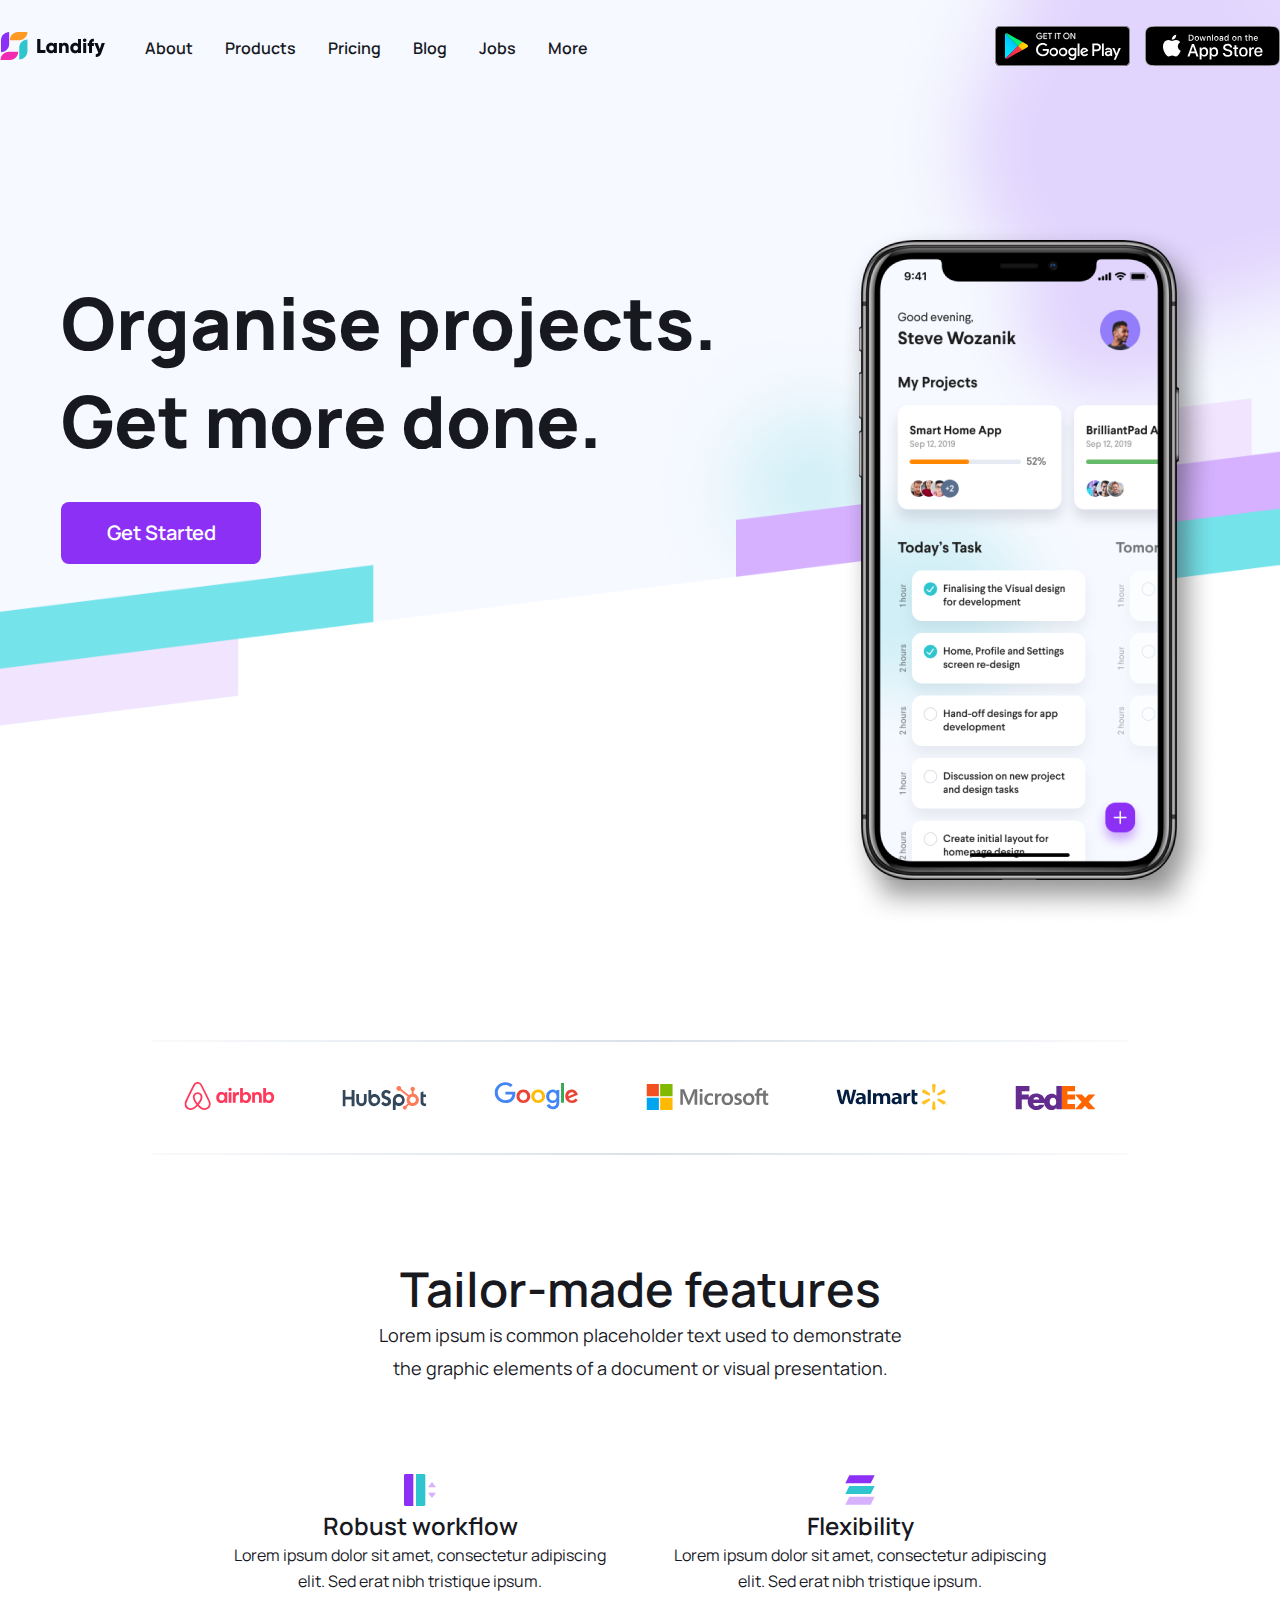
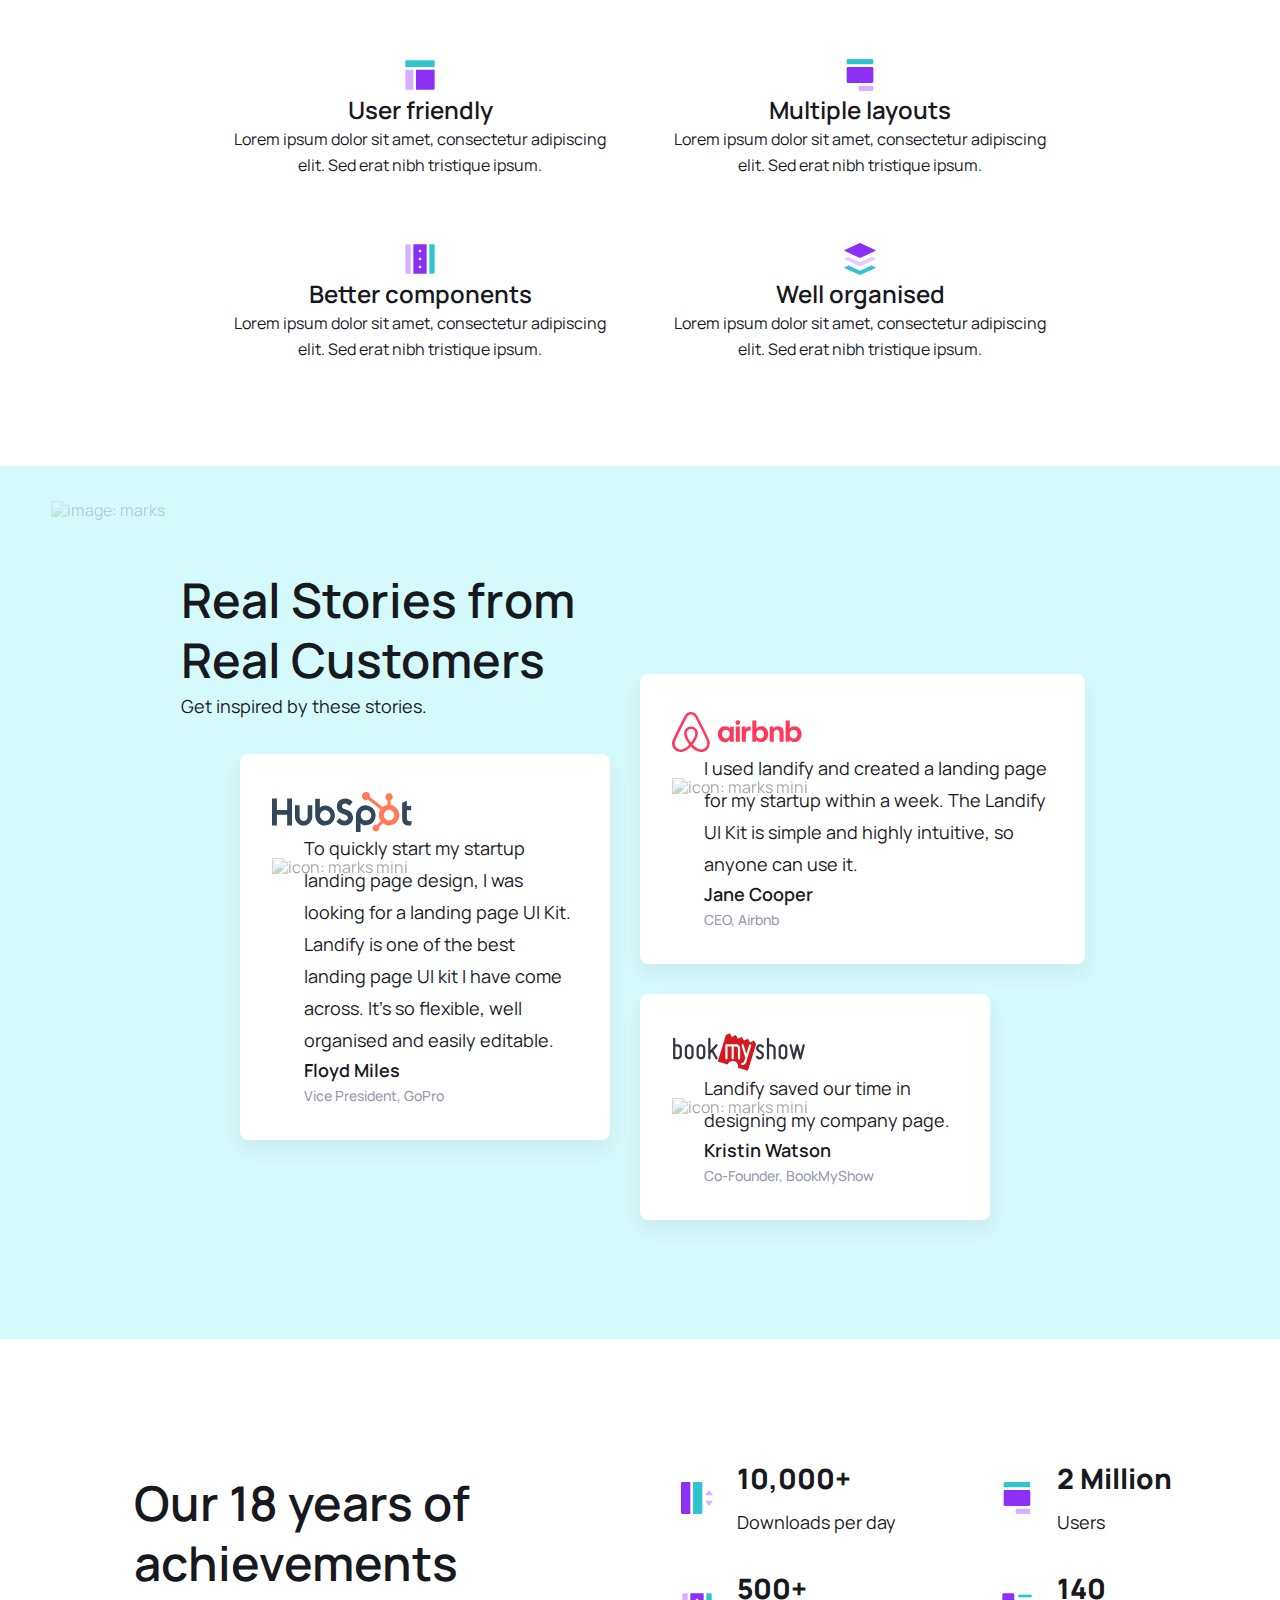
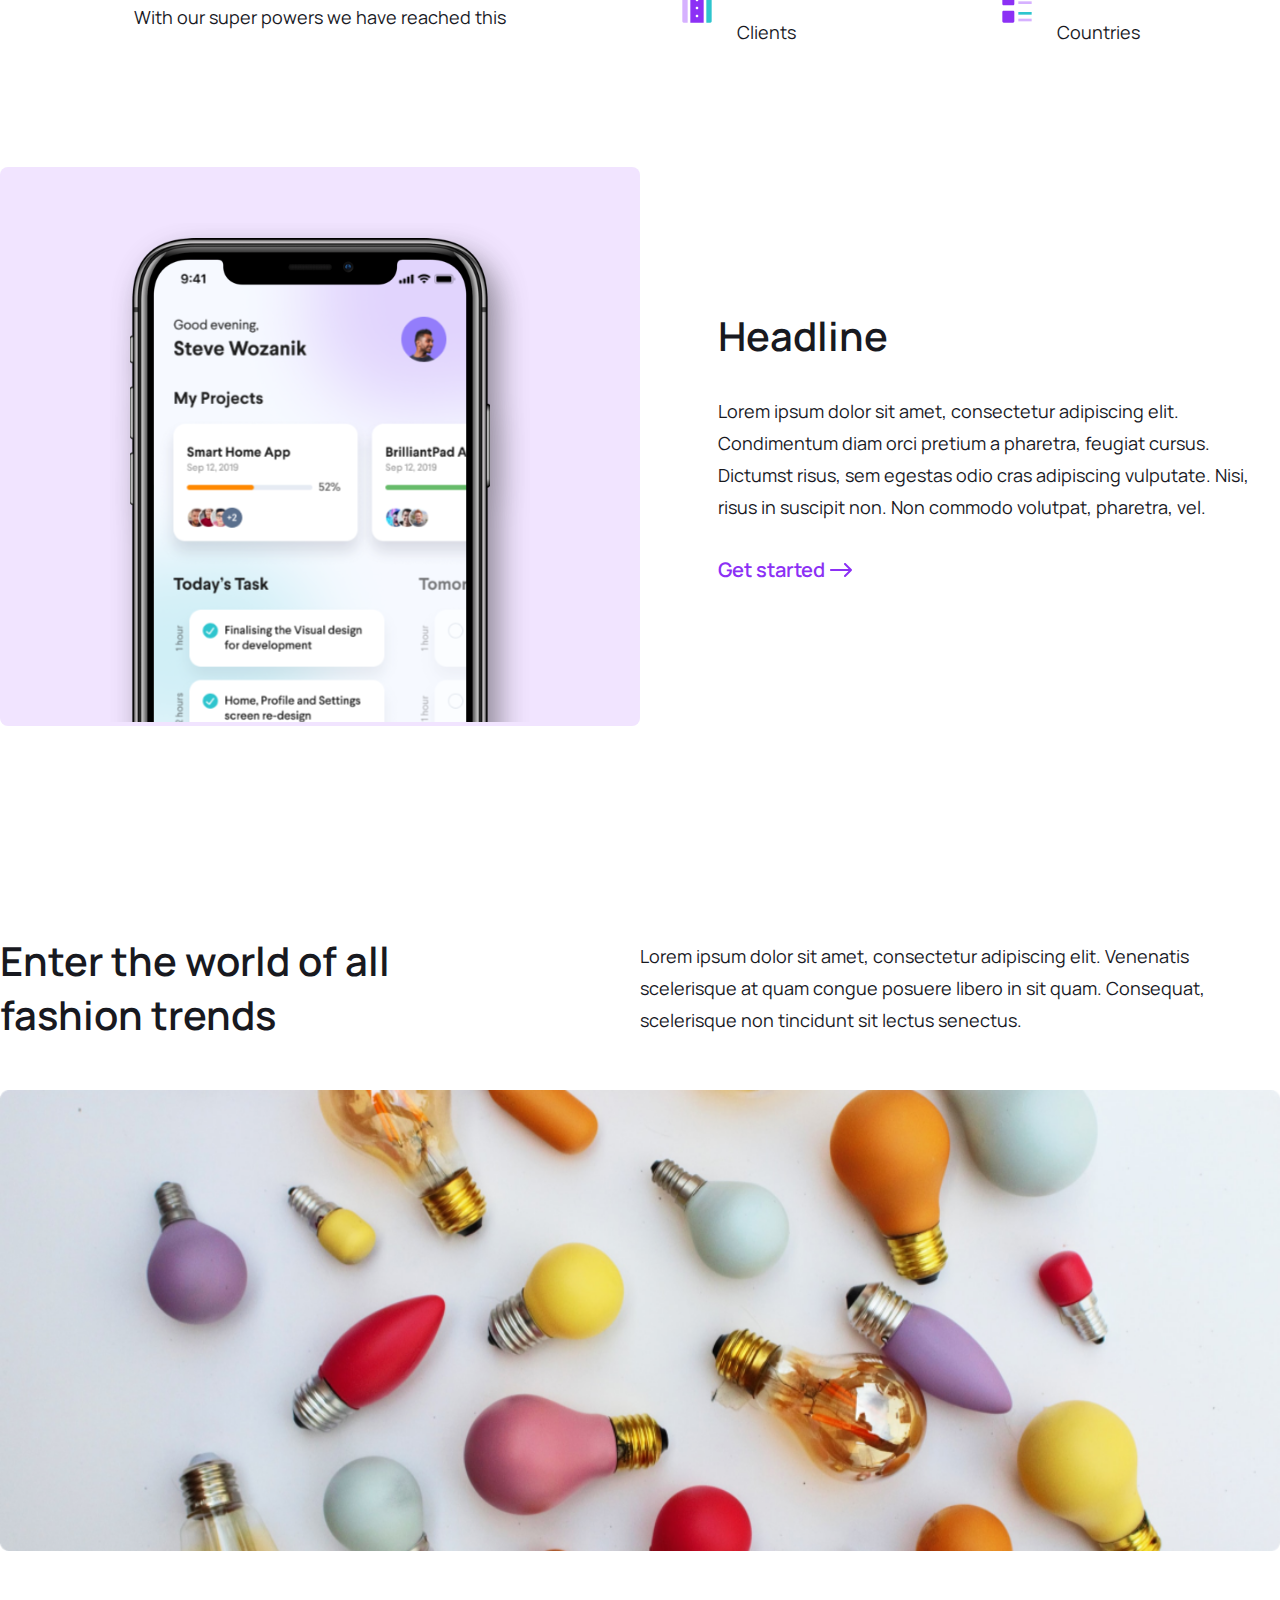
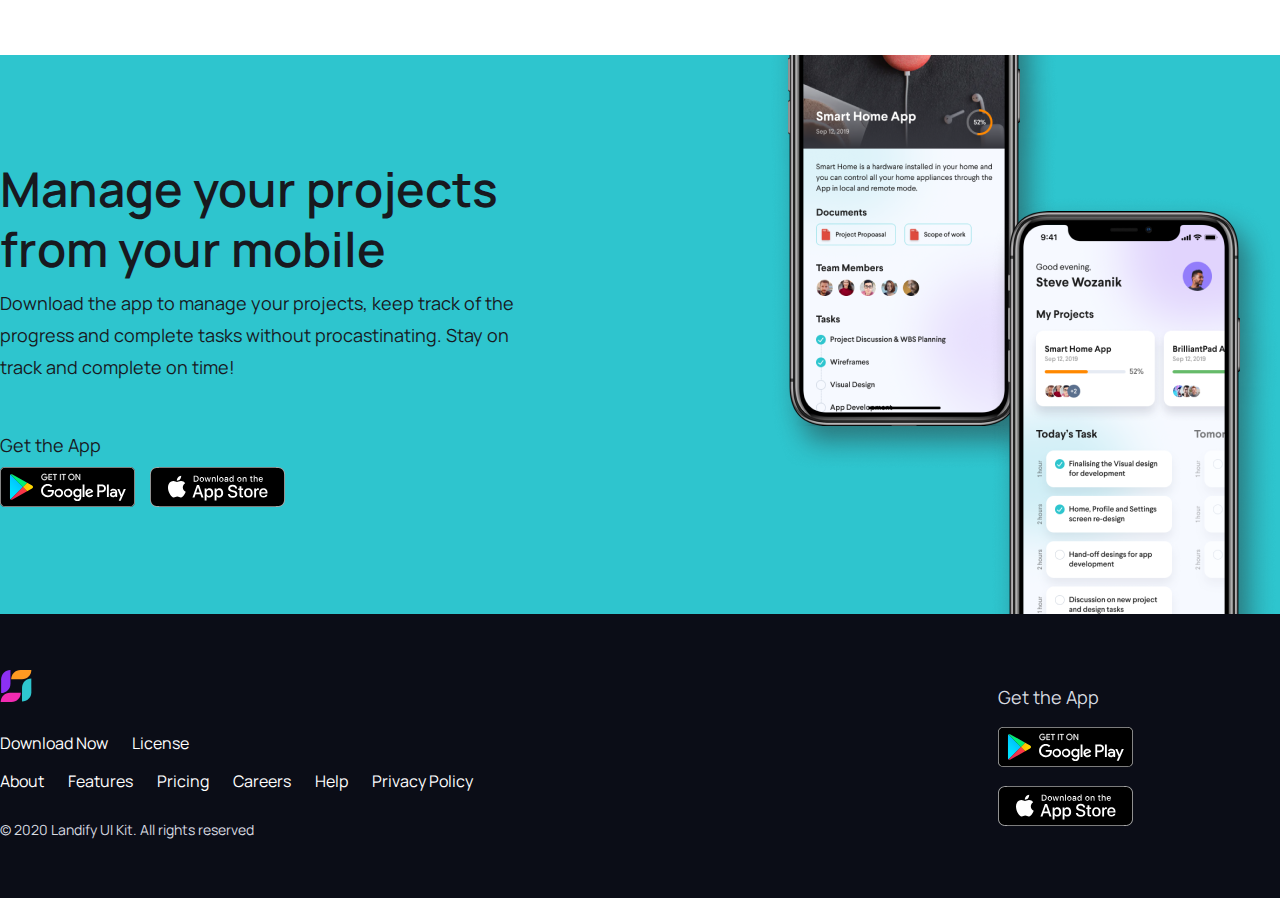
==== commit 382ccab1: "Верстка и стилизация блоков trends, download-app и footer." ====
--- a/index.html
+++ b/index.html
@@ -31,7 +31,7 @@
                 <li class="menu-link"><a href="#">More</a></li>
               </ul>
             </nav>
-            <div class="header-button">
+            <div class="button">
               <a href="#" class="store-link"
                 ><img
                   src="Images/Google Play Badge.svg"
@@ -389,5 +389,109 @@
       <!-- /.container -->
     </section>
     <!-- /.headline -->
+    <section class="trends">
+      <div class="container">
+        <div class="trends-block">
+          <div class="trends-item">
+            <div class="trends-title">
+              <h2 class="title">Enter the world of all <br> fashion trends</h2>
+            </div>
+            <div class="trends-description">
+              <p class="trends-text">Lorem ipsum dolor sit amet, consectetur adipiscing elit. Venenatis scelerisque at quam congue posuere libero in sit quam. Consequat, scelerisque non tincidunt sit lectus senectus.</p>
+            </div>
+          </div>
+          <!-- /.trends-item -->
+          <div class="trends-item">
+            <img src="/Images/Trends/Cover Image.png" alt="image: Trends image" class="trends-image">
+          </div>
+          <!-- /.trends-item -->
+        </div>
+        <!-- /.trends-block -->
+      </div>
+      <!-- /.container -->
+    </section>
+    <!-- /.trends -->
+    <section class="download-app">
+      <div class="container">
+        <div class="download-block">
+          <div class="download-item">
+            <div class="download-description">
+              <h2 class="title">Manage your projects <br> from your mobile</h2>
+              <p class="download-text">Download the app to manage your projects, keep track of the progress and complete tasks without procastinating. Stay on track and complete on time!</p>
+            </div>
+            <div class="download-button">
+              <span class="download-get">Get the App</span>
+              <div class="button">
+                <a href="#" class="store-link"
+                  ><img
+                    src="Images/Google Play Badge.svg"
+                    alt="icon: link to Google Play"
+                /></a>
+                <a href="#" class="store-link"
+                  ><img
+                    src="Images/App Store Badge.svg"
+                    alt="icon: link to App Store"
+                /></a>
+              </div>
+              <!-- /.button -->
+            </div>
+          </div>
+          <!-- /.download-item -->
+          <div class="download-item">
+            <img class="download-img" src="/Images/Download-app/Phone Mockup 1.png" alt="image: Smart home app">
+            <img class="download-img" src="/Images/Download-app/Phone Mockup 2.png" alt="image: My projects">
+          </div>
+          <!-- /.download-item -->
+        </div>
+        <!-- /.download-block -->
+      </div>
+      <!-- /.container -->
+    </section>
+    <!-- /.download-app -->
+    <footer class="footer">
+      <div class="container">
+        <div class="footer-block">
+          <div class="footer-item">
+            <a href="#">
+              <img src="Images/Footer/Logo.svg" alt="logo: Landify" class="footer-logo">
+            </a>
+            <div class="footer-download">
+              <a href="#" class="download-link">Download Now</a>
+              <a href="#" class="download-link">License</a>
+            </div>
+            <ul class="footer-menu">
+              <li class="footer-link"><a href="#">About</a></li>
+              <li class="footer-link"><a href="#">Features</a></li>
+              <li class="footer-link"><a href="#">Pricing</a></li>
+              <li class="footer-link"><a href="#">Careers</a></li>
+              <li class="footer-link"><a href="#">Help</a></li>
+              <li class="footer-link"><a href="#">Privacy Policy</a></li>
+            </ul>
+            <span class="footer-copy">© 2020 Landify UI Kit. All rights reserved</span>
+          </div>
+          <!-- /.footer-item -->
+          <div class="footer-item">
+            <span class="footer-get">Get the App</span>
+            <div class="button footer-button">
+              <a href="#" class="store-link"
+                ><img
+                  src="Images/Google Play Badge.svg"
+                  alt="icon: link to Google Play"
+              /></a>
+              <a href="#" class="store-link"
+                ><img
+                  src="Images/App Store Badge.svg"
+                  alt="icon: link to App Store"
+              /></a>
+            </div>
+            <!-- /.button -->
+          </div>
+          <!-- /.footer-item -->
+        </div>
+        <!-- /.footer-block -->
+      </div>
+      <!-- /.container -->
+    </footer>
+    <!-- /.footer -->
   </body>
 </html>
--- a/scss/main.css
+++ b/scss/main.css
@@ -18,6 +18,10 @@
   font-weight: 600;
   font-size: 48px;
   line-height: 60px;
+}
+
+.button .store-link:not(:last-child) {
+  margin-right: 12px;
 }
 
 .wrapper {
@@ -66,10 +70,6 @@
   line-height: 20px;
   font-weight: 600;
   margin-right: 32px;
-}
-
-.header-row .header-button .store-link:not(:last-child) {
-  margin-right: 12px;
 }
 
 .main {
@@ -348,8 +348,13 @@
 }
 
 .headline {
-  padding-top: 104px;
   padding-bottom: 104px;
+}
+
+.headline-description .title {
+  font-weight: 600;
+  font-size: 40px;
+  line-height: 54px;
 }
 
 .headline-block {
@@ -409,4 +414,193 @@
   width: 22px;
   margin-left: 5px;
 }
+
+.trends {
+  padding-top: 104px;
+  padding-bottom: 104px;
+}
+
+.trends-item {
+  display: -webkit-box;
+  display: -ms-flexbox;
+  display: flex;
+  -webkit-box-align: center;
+      -ms-flex-align: center;
+          align-items: center;
+}
+
+.trends-title .title {
+  font-weight: 600;
+  font-size: 40px;
+  line-height: 54px;
+}
+
+.trends-title {
+  width: 50%;
+}
+
+.trends-description {
+  width: 50%;
+}
+
+.trends-text {
+  font-weight: 400;
+  font-size: 18px;
+  line-height: 32px;
+}
+
+.trends-image {
+  width: 100%;
+  margin-top: 48px;
+}
+
+.download-app {
+  background: #2ec5ce;
+}
+
+.download-block {
+  display: -webkit-box;
+  display: -ms-flexbox;
+  display: flex;
+}
+
+.download-item {
+  position: relative;
+  width: 50%;
+}
+
+.download-item:nth-of-type(2) {
+  display: -webkit-box;
+  display: -ms-flexbox;
+  display: flex;
+  -webkit-box-pack: end;
+      -ms-flex-pack: end;
+          justify-content: flex-end;
+}
+
+.download-description {
+  margin-top: 104px;
+}
+
+.download-text {
+  font-weight: 400;
+  font-size: 18px;
+  line-height: 32px;
+  margin-top: 8px;
+  margin-bottom: 48px;
+  max-width: 540px;
+}
+
+.download-button {
+  padding-bottom: 104px;
+}
+
+.download-get {
+  font-weight: 400;
+  font-size: 18px;
+  line-height: 28px;
+  display: block;
+  margin-bottom: 8px;
+}
+
+.download-img {
+  position: absolute;
+}
+
+.download-img:nth-of-type(1) {
+  top: 0;
+  left: 20%;
+}
+
+.download-img:nth-of-type(2) {
+  bottom: 0;
+  right: 0;
+}
+
+.footer {
+  background: #0b0d17;
+  padding-bottom: 56px;
+  padding-top: 56px;
+}
+
+.footer-block {
+  display: -webkit-box;
+  display: -ms-flexbox;
+  display: flex;
+  -webkit-box-pack: justify;
+      -ms-flex-pack: justify;
+          justify-content: space-between;
+  -webkit-box-align: center;
+      -ms-flex-align: center;
+          align-items: center;
+}
+
+.footer-logo {
+  margin-bottom: 24px;
+}
+
+.footer-download {
+  display: -webkit-box;
+  display: -ms-flexbox;
+  display: flex;
+  margin-bottom: 12px;
+}
+
+.download-link {
+  font-weight: 400;
+  font-size: 16px;
+  line-height: 26px;
+  color: #fff;
+  text-decoration: none;
+  margin-right: 24px;
+}
+
+.footer-menu {
+  padding: 0;
+  display: -webkit-box;
+  display: -ms-flexbox;
+  display: flex;
+  margin-bottom: 24px;
+}
+
+.footer-link {
+  list-style: none;
+  margin-right: 24px;
+}
+
+.footer-link a {
+  font-weight: 400;
+  font-size: 16px;
+  line-height: 26px;
+  color: #fff;
+  text-decoration: none;
+}
+
+.footer-copy {
+  color: #d9dbe1;
+  font-weight: 400;
+  font-size: 14px;
+  line-height: 24px;
+}
+
+.footer-get {
+  display: block;
+  color: #d9dbe1;
+  font-weight: 400;
+  font-size: 18px;
+  line-height: 28px;
+}
+
+.footer-button {
+  display: -webkit-box;
+  display: -ms-flexbox;
+  display: flex;
+  -ms-flex-wrap: wrap;
+      flex-wrap: wrap;
+}
+
+.footer .store-link {
+  width: 100%;
+  margin-top: 16px;
+}
 /*# sourceMappingURL=main.css.map */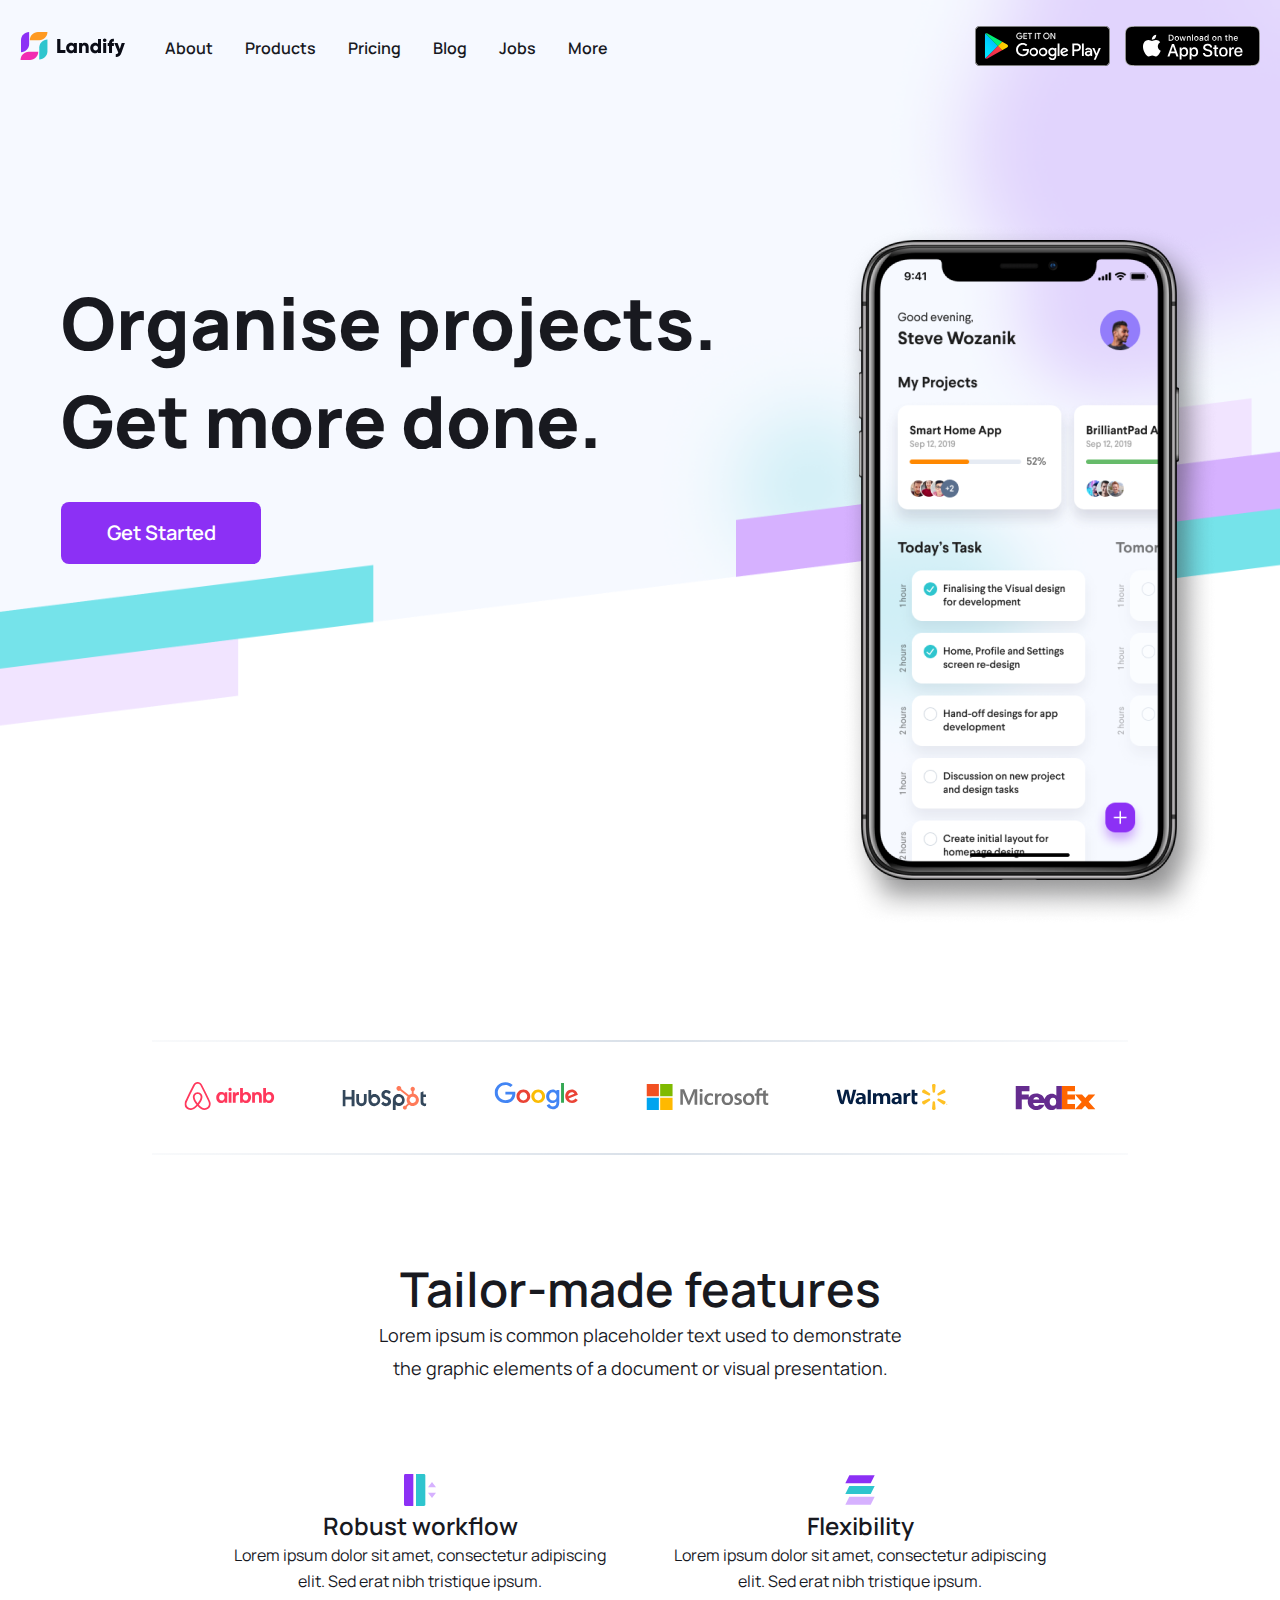
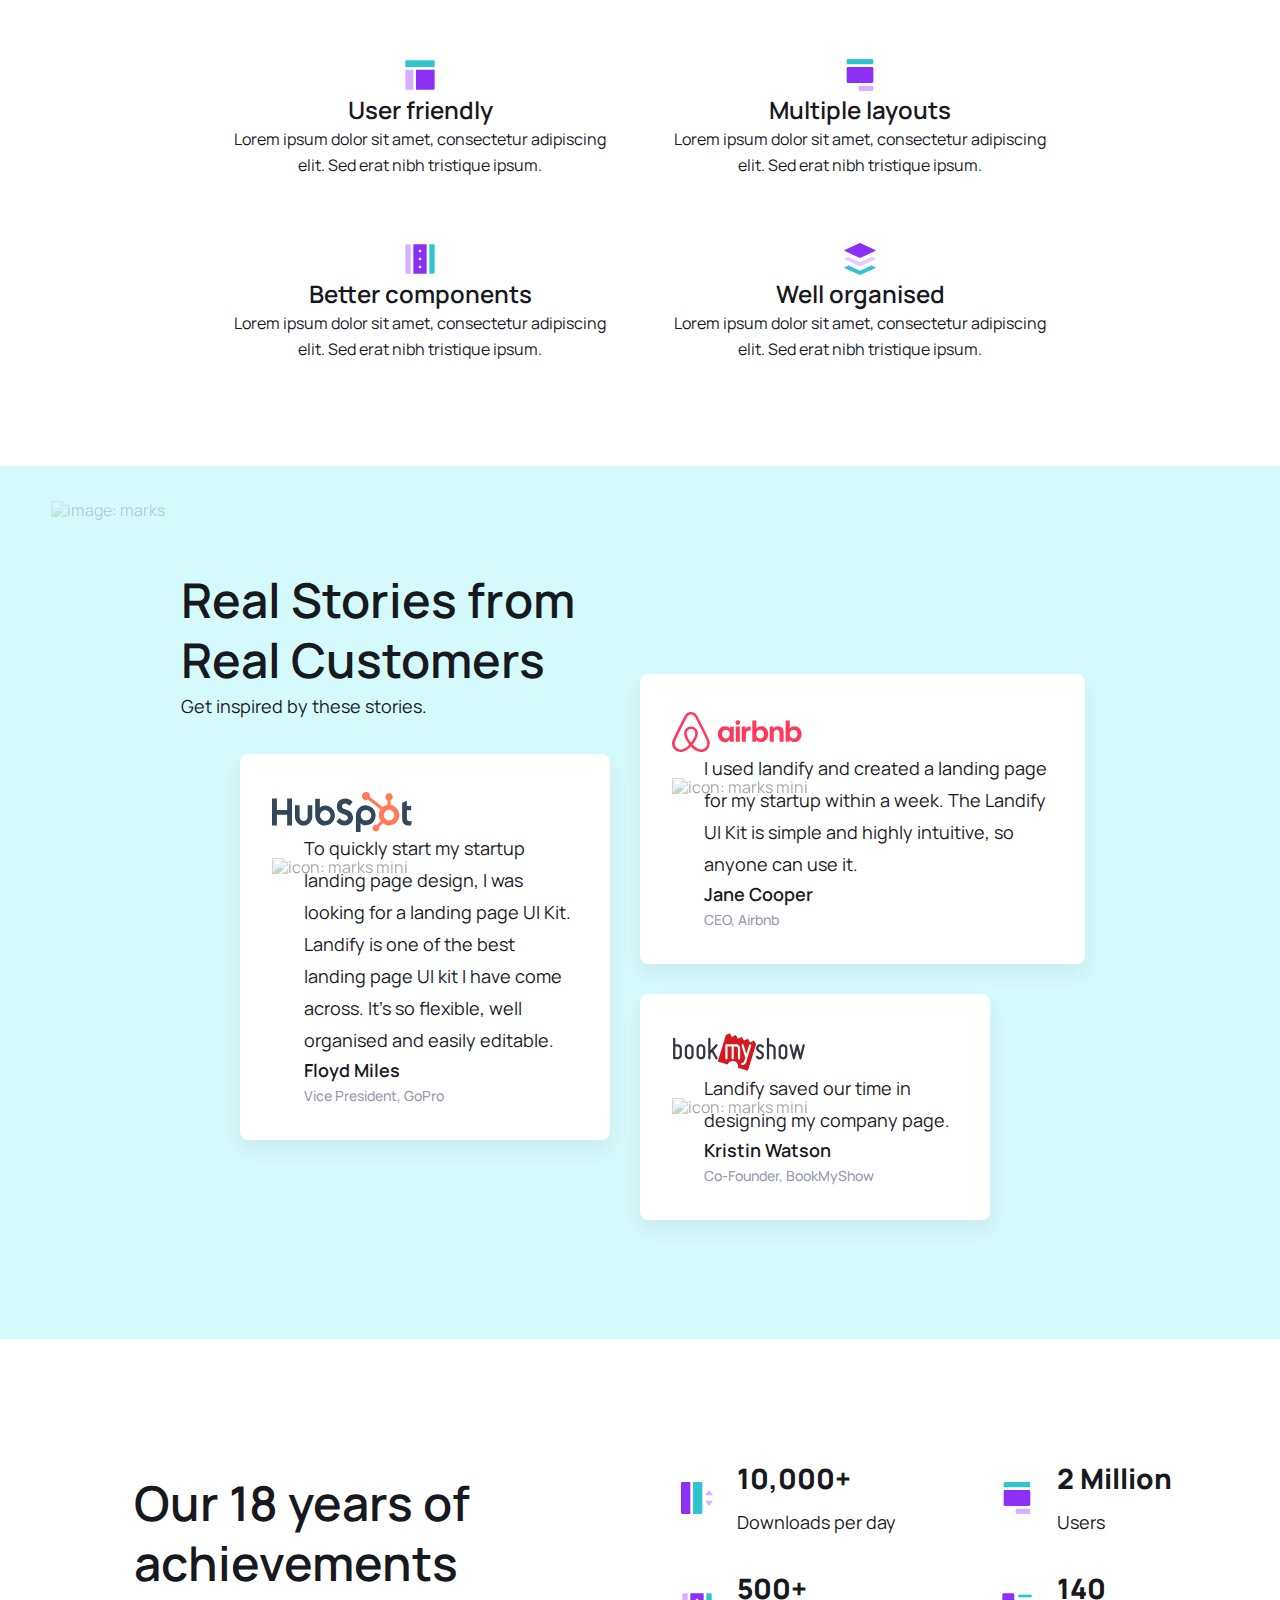
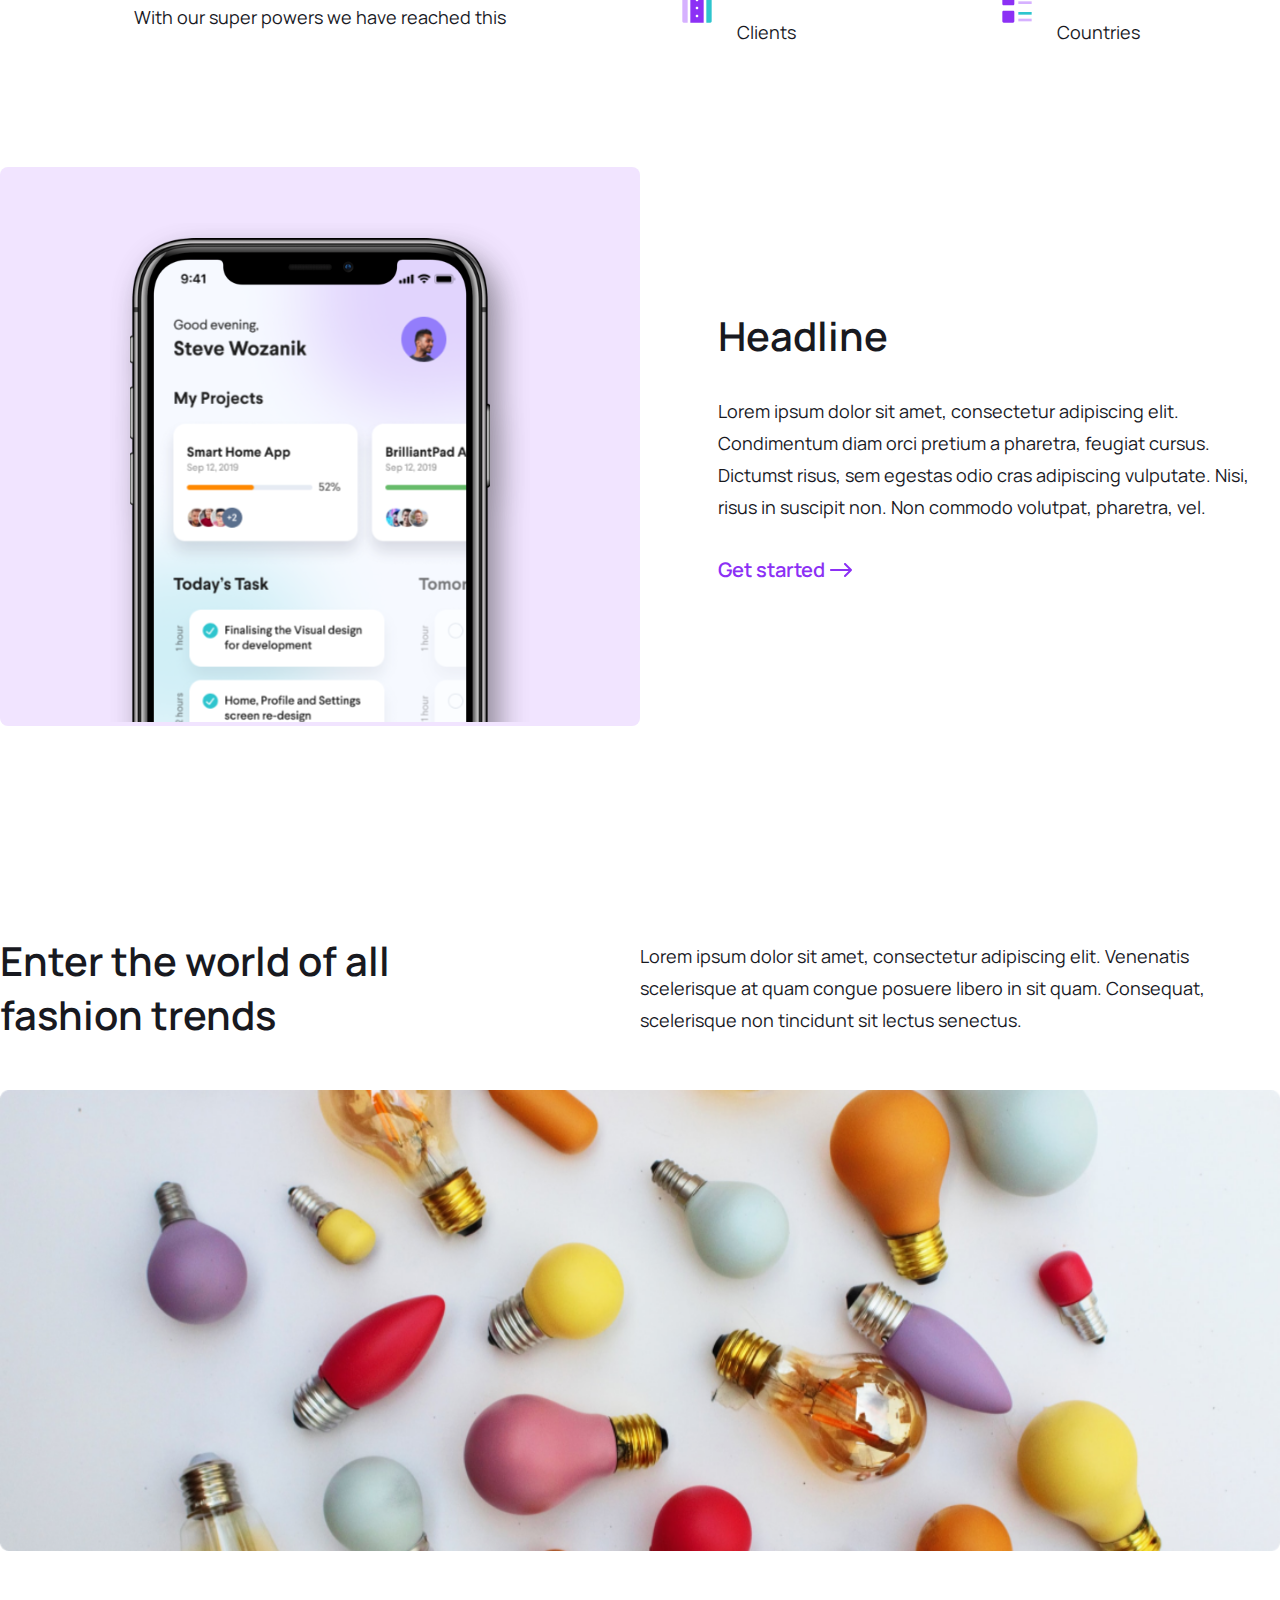
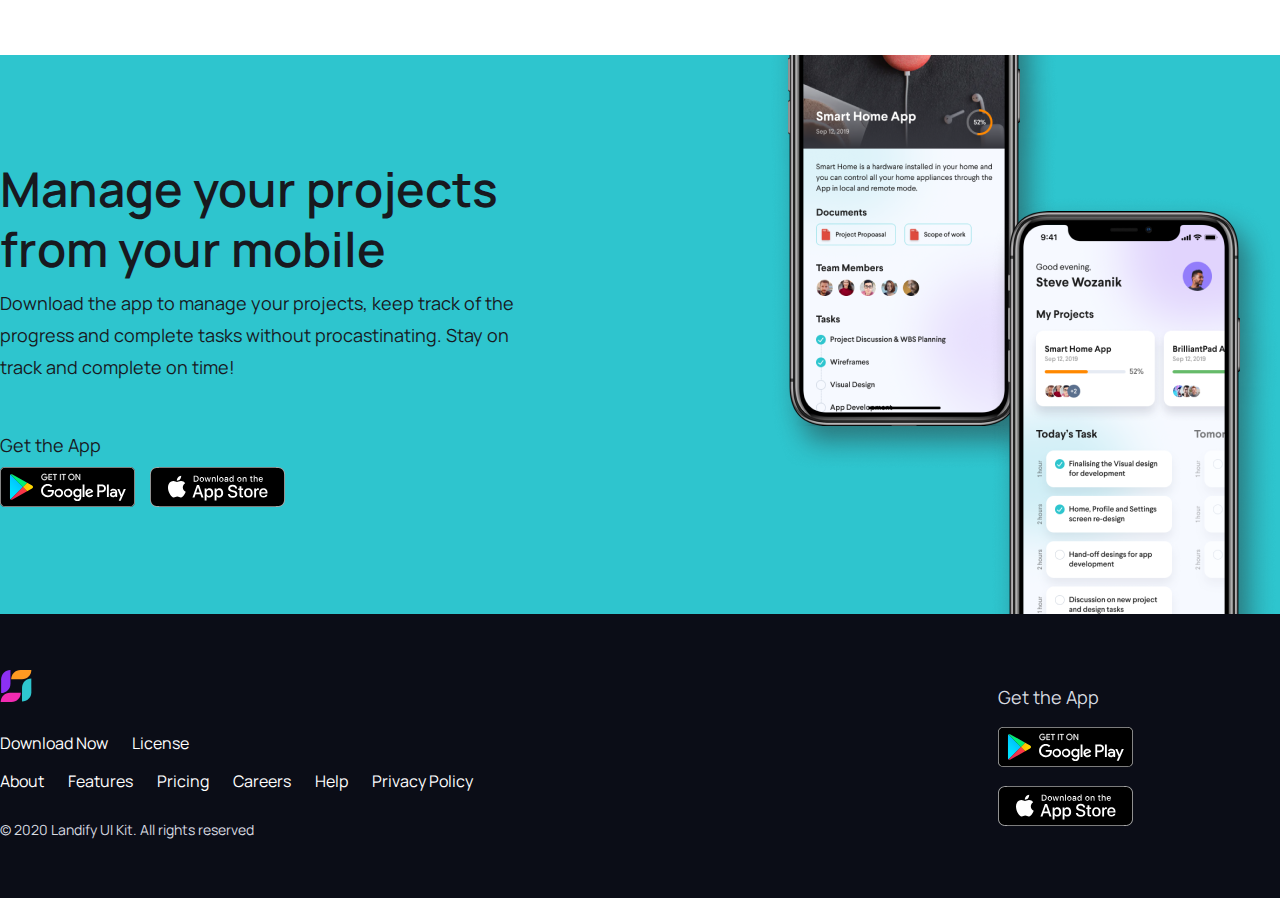
==== commit 64c1750e: "Адаптивная верстка шапки сайта и меню." ====
--- a/index.html
+++ b/index.html
@@ -21,6 +21,11 @@
         <div class="container">
           <div class="header-row">
             <nav class="nav">
+              <div class="menu-btn">
+                <span></span>
+                <span></span>
+                <span></span>
+              </div>
               <a href="#" class="logo"><img src="Images/Dark.svg" alt="" /></a>
               <ul class="menu">
                 <li class="menu-link"><a href="#">About</a></li>
@@ -31,7 +36,7 @@
                 <li class="menu-link"><a href="#">More</a></li>
               </ul>
             </nav>
-            <div class="button">
+            <div class="button header-button">
               <a href="#" class="store-link"
                 ><img
                   src="Images/Google Play Badge.svg"
@@ -494,4 +499,5 @@
     </footer>
     <!-- /.footer -->
   </body>
+  <script src="/javascript/main.js"></script>
 </html>
--- a/scss/main.css
+++ b/scss/main.css
@@ -29,6 +29,56 @@
   background-size: contain;
   width: 100%;
   height: 1000px;
+}
+
+.menu-btn {
+  display: none;
+  margin-right: 40px;
+  padding: 10px;
+  position: relative;
+  width: 30px;
+  height: 30px;
+  cursor: pointer;
+  z-index: 9;
+}
+
+.menu-btn span {
+  -webkit-box-sizing: border-box;
+          box-sizing: border-box;
+  position: absolute;
+  width: 30px;
+  height: 3px;
+  top: 50%;
+  left: 50%;
+  -webkit-transform: translate(-50%, -50%);
+          transform: translate(-50%, -50%);
+  background-color: #18191f;
+  -webkit-transition: all 0.5s;
+  transition: all 0.5s;
+}
+
+.menu-btn span:nth-last-of-type(2) {
+  top: calc(50% - 7px);
+}
+
+.menu-btn span:nth-last-of-type(3) {
+  top: calc(50% + 8px);
+}
+
+.menu-btn.active span:first-of-type {
+  opacity: 0;
+}
+
+.menu-btn.active span:nth-of-type(2) {
+  top: 50%;
+  -webkit-transform: translate(-50%, -50%) rotate(45deg);
+          transform: translate(-50%, -50%) rotate(45deg);
+}
+
+.menu-btn.active span:nth-of-type(3) {
+  top: 50%;
+  -webkit-transform: translate(-50%, -50%) rotate(-45deg);
+          transform: translate(-50%, -50%) rotate(-45deg);
 }
 
 .header-row {
@@ -70,6 +120,86 @@
   line-height: 20px;
   font-weight: 600;
   margin-right: 32px;
+}
+
+@media (max-width: 1400px) {
+  .header-row {
+    margin-right: 20px;
+    margin-left: 20px;
+  }
+}
+
+@media (max-width: 992px) {
+  .menu {
+    position: absolute;
+    -webkit-box-pack: center;
+        -ms-flex-pack: center;
+            justify-content: center;
+    top: 50px;
+    left: 0;
+    width: 100%;
+    padding: 25px;
+    background-color: #ede7ff;
+    -webkit-transform: translateY(-200%);
+            transform: translateY(-200%);
+    opacity: 0;
+    -webkit-transition: 0.2s;
+    transition: 0.2s;
+  }
+  .menu .menu-link {
+    display: block;
+  }
+  .menu.active {
+    -webkit-transform: translateY(30px);
+            transform: translateY(30px);
+    -webkit-transition: 0.5s;
+    transition: 0.5s;
+    opacity: 1;
+  }
+  .menu-btn {
+    display: -webkit-box;
+    display: -ms-flexbox;
+    display: flex;
+  }
+}
+
+@media (max-width: 505px) {
+  .header-button {
+    display: -webkit-box;
+    display: -ms-flexbox;
+    display: flex;
+    -ms-flex-wrap: wrap;
+        flex-wrap: wrap;
+    -webkit-box-pack: end;
+        -ms-flex-pack: end;
+            justify-content: flex-end;
+  }
+  .header-button .store-link:not(:last-child) {
+    margin-right: 0px;
+  }
+  .menu {
+    position: fixed;
+    top: 0;
+    height: 100%;
+    width: 100%;
+    text-align: center;
+    -webkit-box-align: center;
+        -ms-flex-align: center;
+            align-items: center;
+  }
+  .menu .menu-link {
+    width: 100%;
+  }
+  .menu .menu-link a {
+    font-size: 22px !important;
+  }
+  .menu.active {
+    -webkit-transform: translateY(0);
+            transform: translateY(0);
+    -webkit-transition: 0.5s;
+    transition: 0.5s;
+    opacity: 1;
+  }
 }
 
 .main {
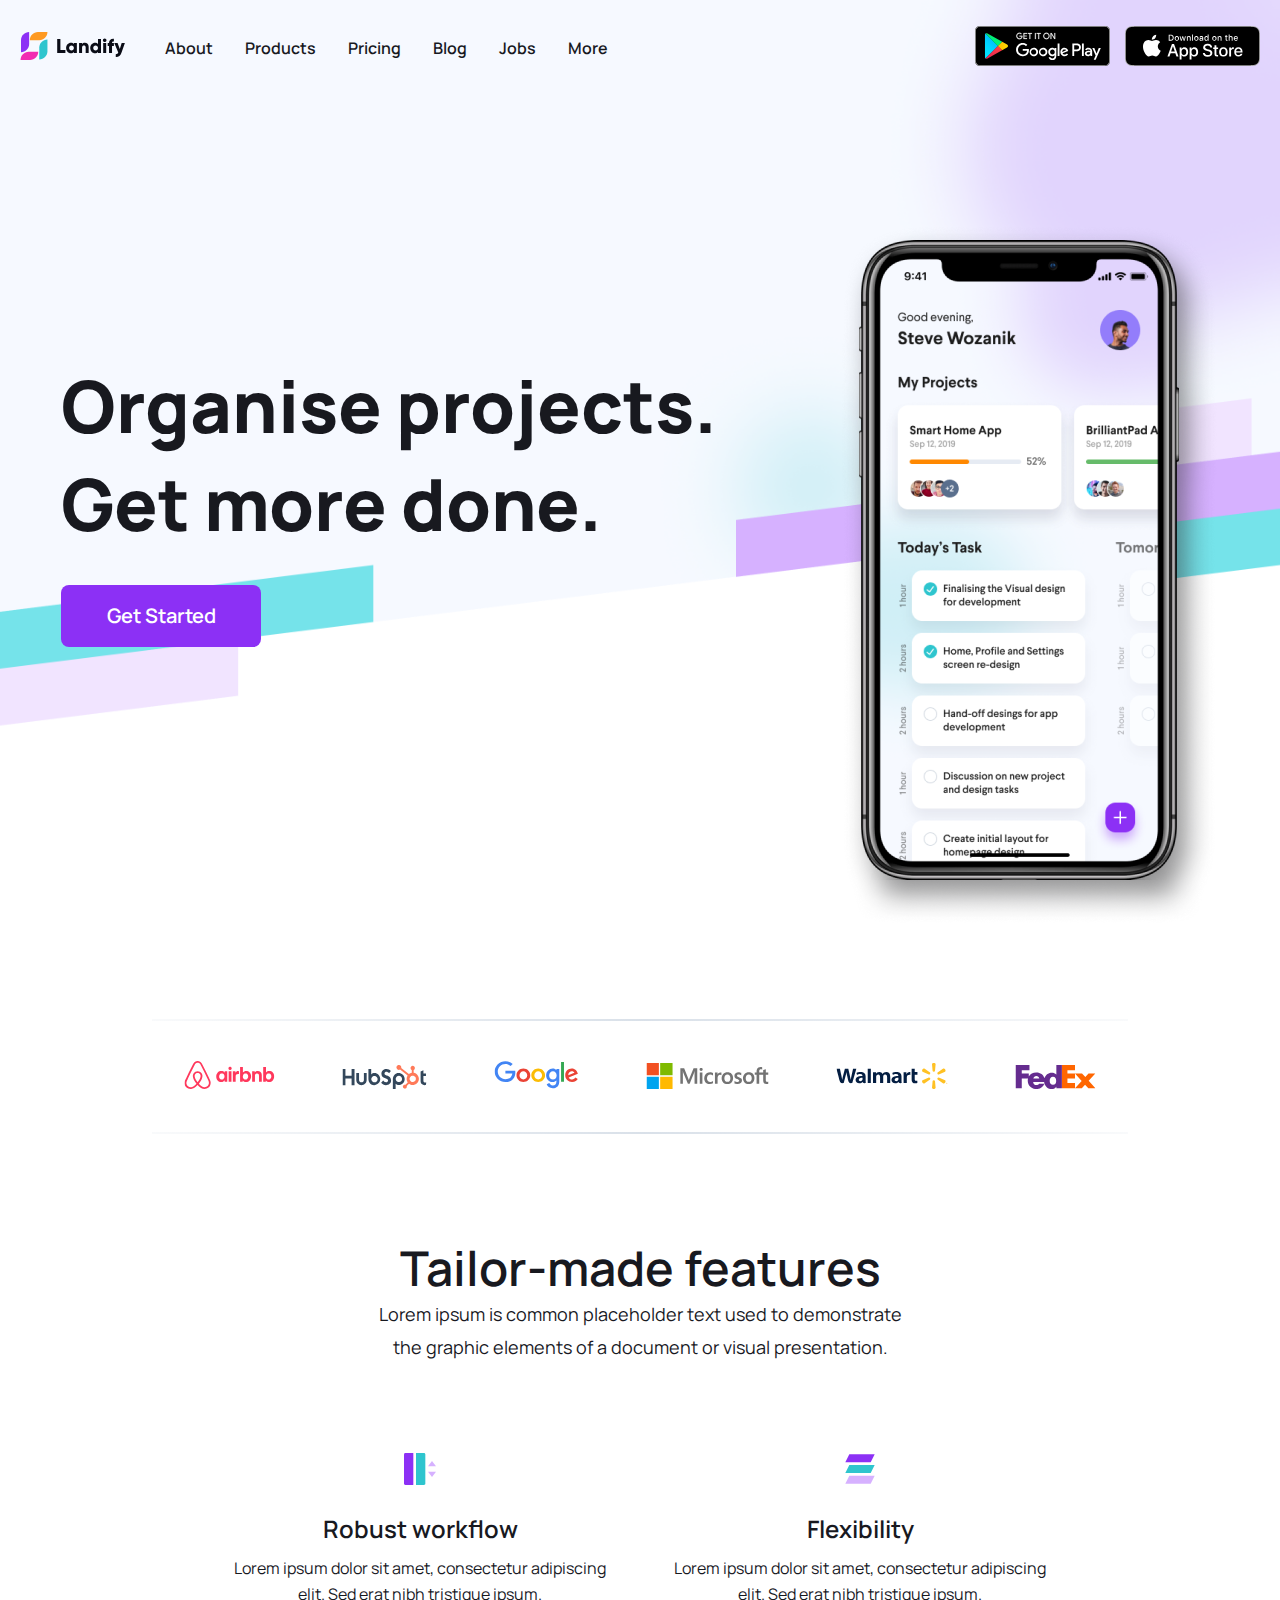
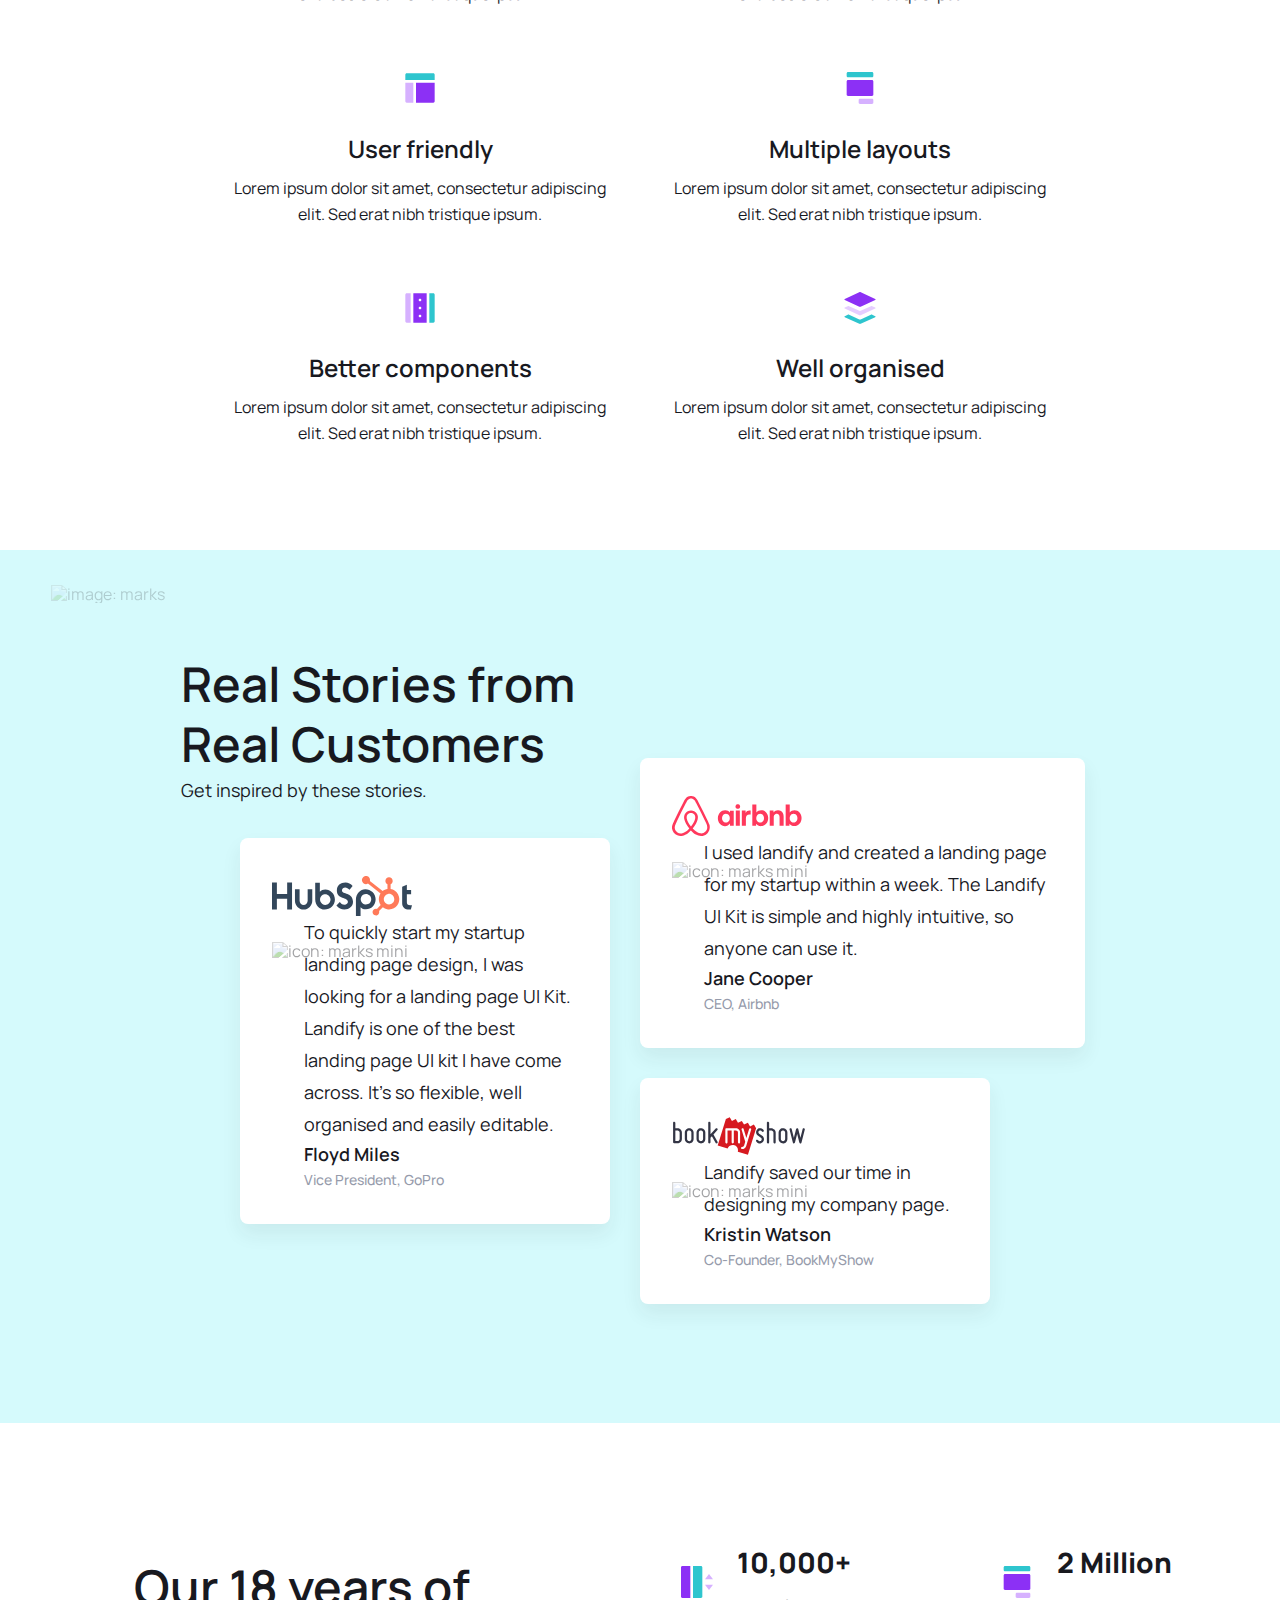
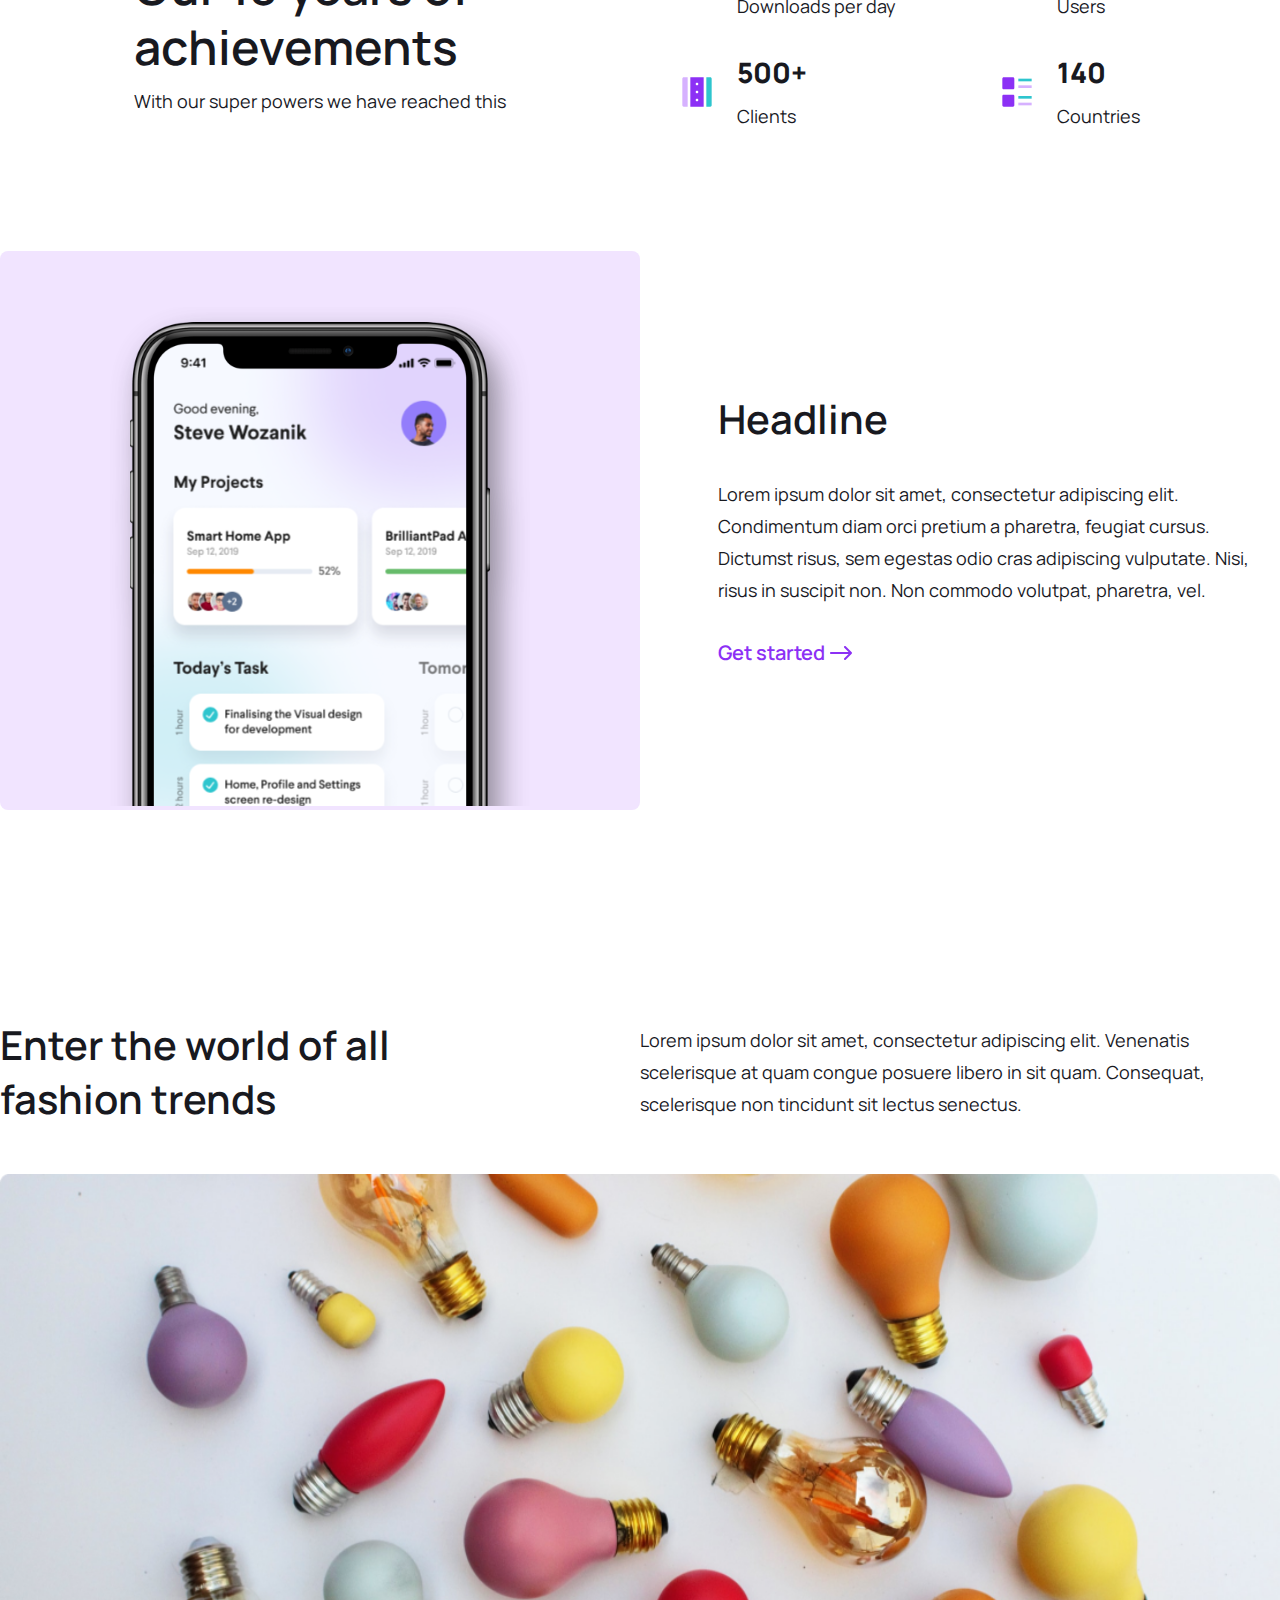
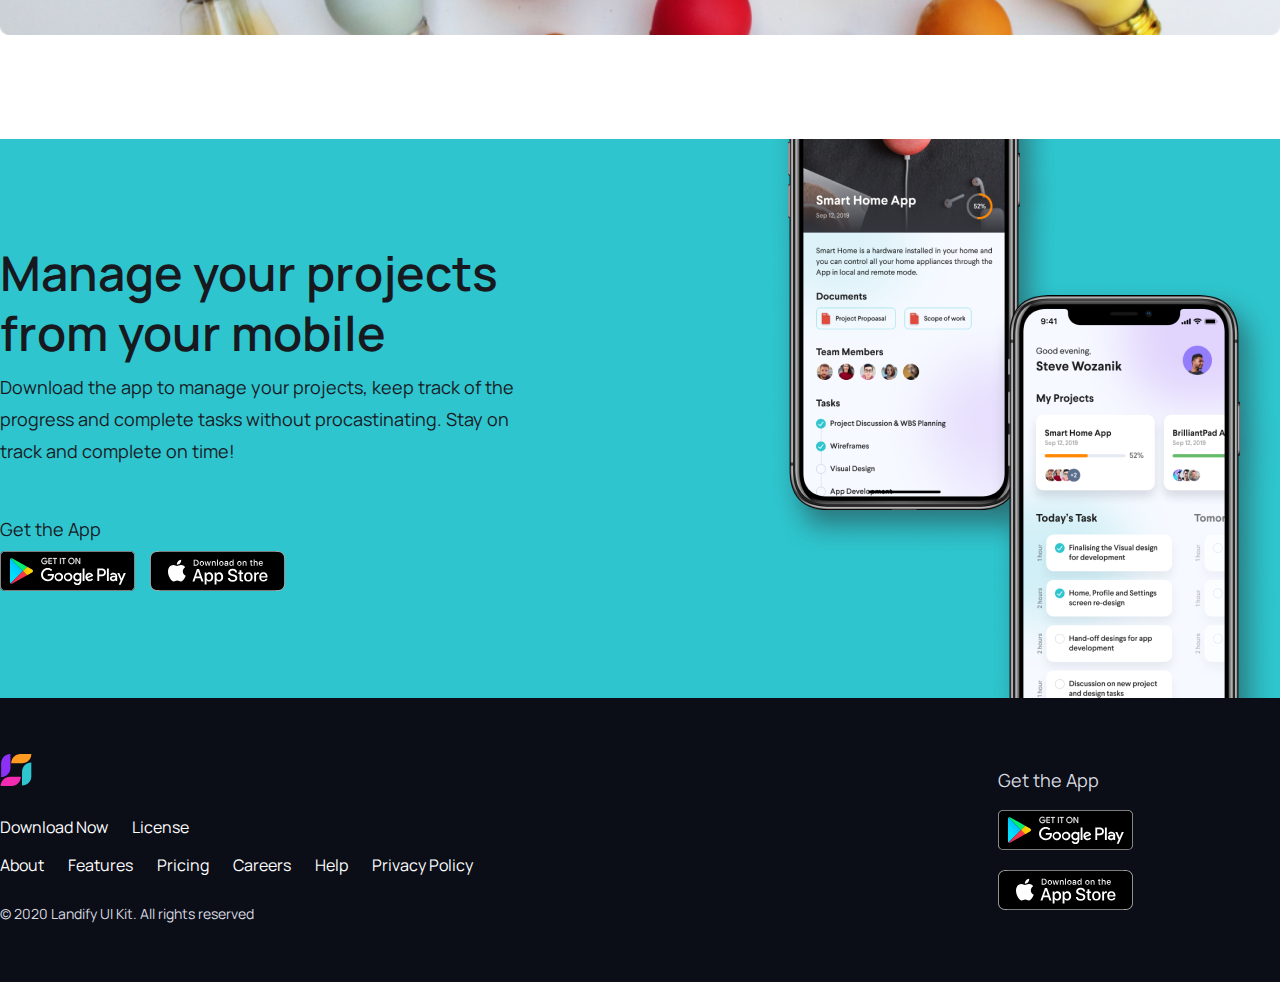
==== commit 2093d0ac: "Адаптивная верстка блоков .header, .main и .company." ====
--- a/index.html
+++ b/index.html
@@ -79,38 +79,41 @@
     <!-- /.wrapper -->
     <section class="company">
       <div class="container">
-        <hr class="divider" />
-        <span class="company-img"
-          ><img
-            src="/Images/Company/Airbnb Logo.svg"
-            alt="image: Image Airbnb Logo"
-        /></span>
-        <span class="company-img"
-          ><img
-            src="/Images/Company/Hubspot Logo.svg"
-            alt="image: Image Hubspot Logo"
-        /></span>
-        <span class="company-img"
-          ><img
-            src="/Images/Company/Google Logo.svg"
-            alt="image: Image Google Logo"
-        /></span>
-        <span class="company-img"
-          ><img
-            src="/Images/Company/Microsoft Logo.svg"
-            alt="image: Image Microsoft Logo"
-        /></span>
-        <span class="company-img"
-          ><img
-            src="/Images/Company/Walmart Logo.svg"
-            alt="image: Image Walmart Logo"
-        /></span>
-        <span class="company-img"
-          ><img
-            src="/Images/Company/FedEx Logo.svg"
-            alt="image: Image FedEx Logo"
-        /></span>
-        <hr class="divider" />
+        <div class="company-block">
+          <hr class="divider" />
+          <span class="company-img"
+            ><img
+              src="/Images/Company/Airbnb Logo.svg"
+              alt="image: Image Airbnb Logo"
+          /></span>
+          <span class="company-img"
+            ><img
+              src="/Images/Company/Hubspot Logo.svg"
+              alt="image: Image Hubspot Logo"
+          /></span>
+          <span class="company-img"
+            ><img
+              src="/Images/Company/Google Logo.svg"
+              alt="image: Image Google Logo"
+          /></span>
+          <span class="company-img"
+            ><img
+              src="/Images/Company/Microsoft Logo.svg"
+              alt="image: Image Microsoft Logo"
+          /></span>
+          <span class="company-img"
+            ><img
+              src="/Images/Company/Walmart Logo.svg"
+              alt="image: Image Walmart Logo"
+          /></span>
+          <span class="company-img"
+            ><img
+              src="/Images/Company/FedEx Logo.svg"
+              alt="image: Image FedEx Logo"
+          /></span>
+          <hr class="divider" />
+        </div>
+        <!-- /.company-block -->
       </div>
       <!-- /.container -->
     </section>
--- a/scss/main.css
+++ b/scss/main.css
@@ -10,7 +10,7 @@
 }
 
 .container {
-  max-width: 1440px;
+  max-width: 1320px;
   margin: 0 auto;
 }
 
@@ -28,7 +28,7 @@
   background: url(/Images/Background-header.png) no-repeat top;
   background-size: contain;
   width: 100%;
-  height: 1000px;
+  max-height: 1000px;
 }
 
 .menu-btn {
@@ -149,12 +149,17 @@
   .menu .menu-link {
     display: block;
   }
+  .menu .wrapper {
+    background: url(/Images/Background-header.png) no-repeat top;
+    background-size: cover;
+  }
   .menu.active {
     -webkit-transform: translateY(30px);
             transform: translateY(30px);
     -webkit-transition: 0.5s;
     transition: 0.5s;
     opacity: 1;
+    z-index: 8;
   }
   .menu-btn {
     display: -webkit-box;
@@ -212,11 +217,13 @@
 }
 
 .main-title {
+  margin-top: 20%;
   color: #18191f;
   font-weight: 800;
   font-size: 72px;
   line-height: 98px;
   margin-bottom: 32px;
+  min-width: 300px;
 }
 
 .main-button {
@@ -233,11 +240,94 @@
   text-align: center;
 }
 
+@media (max-width: 1200px) {
+  .main {
+    margin-left: 20px;
+    margin-right: 20px;
+  }
+  .main-title {
+    font-size: 64px;
+    line-height: 78px;
+  }
+}
+
+@media (max-width: 992px) {
+  .main {
+    padding-top: 70px;
+  }
+  .main-title {
+    font-size: 54px;
+  }
+  .main-image {
+    max-width: 350px;
+  }
+}
+
+@media (max-width: 768px) {
+  .main-title {
+    font-size: 40px;
+    line-height: 65px;
+  }
+  .main-info {
+    display: -webkit-box;
+    display: -ms-flexbox;
+    display: flex;
+    -webkit-box-pack: center;
+        -ms-flex-pack: center;
+            justify-content: center;
+    -webkit-box-align: start;
+        -ms-flex-align: start;
+            align-items: flex-start;
+    text-align: center;
+    -ms-flex-wrap: wrap;
+        flex-wrap: wrap;
+  }
+  .main-title {
+    margin-bottom: 0;
+  }
+  .main-button {
+    margin-top: 0;
+    width: 100%;
+    font-size: 16px;
+  }
+}
+
+@media (max-width: 575px) {
+  .main {
+    -ms-flex-wrap: wrap-reverse;
+        flex-wrap: wrap-reverse;
+    text-align: center;
+    -webkit-box-pack: center;
+        -ms-flex-pack: center;
+            justify-content: center;
+  }
+  .main-info {
+    display: -webkit-box;
+    display: -ms-flexbox;
+    display: flex;
+    -ms-flex-wrap: wrap;
+        flex-wrap: wrap;
+    -webkit-box-pack: center;
+        -ms-flex-pack: center;
+            justify-content: center;
+  }
+  .main-title {
+    font-size: 32px;
+    margin-top: 0;
+    margin-bottom: 30px;
+    line-height: 45px;
+  }
+  .main-image {
+    max-width: 280px;
+  }
+}
+
 .company {
   display: -webkit-box;
   display: -ms-flexbox;
   display: flex;
   text-align: center;
+  margin-top: 50px;
 }
 
 .company-img {
@@ -252,6 +342,32 @@
   background: -webkit-gradient(linear, left top, right top, from(rgba(192, 204, 218, 0.1)), color-stop(50.38%, rgba(192, 204, 218, 0.6)), to(rgba(192, 204, 218, 0.1)));
   background: linear-gradient(90deg, rgba(192, 204, 218, 0.1) 0%, rgba(192, 204, 218, 0.6) 50.38%, rgba(192, 204, 218, 0.1) 100%);
   border: none;
+}
+
+@media (max-width: 992px) {
+  .company-block {
+    display: -webkit-box;
+    display: -ms-flexbox;
+    display: flex;
+    -ms-flex-wrap: wrap;
+        flex-wrap: wrap;
+    -webkit-box-pack: center;
+        -ms-flex-pack: center;
+            justify-content: center;
+    -webkit-box-align: center;
+        -ms-flex-align: center;
+            align-items: center;
+  }
+  .company-block .divider {
+    width: 100%;
+  }
+  .company-block .company-img {
+    display: block;
+    margin-top: 20px;
+  }
+  .company-block .company-img img {
+    max-height: 30px;
+  }
 }
 
 .features-block {
@@ -288,7 +404,7 @@
 }
 
 .features-block .features-card .features-item {
-  width: 29%;
+  width: 27%;
   color: #18191f;
   margin-right: 30px;
   margin-left: 30px;
@@ -300,6 +416,8 @@
   font-weight: 600;
   font-size: 24px;
   line-height: 32px;
+  margin-top: 25px;
+  margin-bottom: 10px;
 }
 
 .features-block .features-card .features-item .card-description {
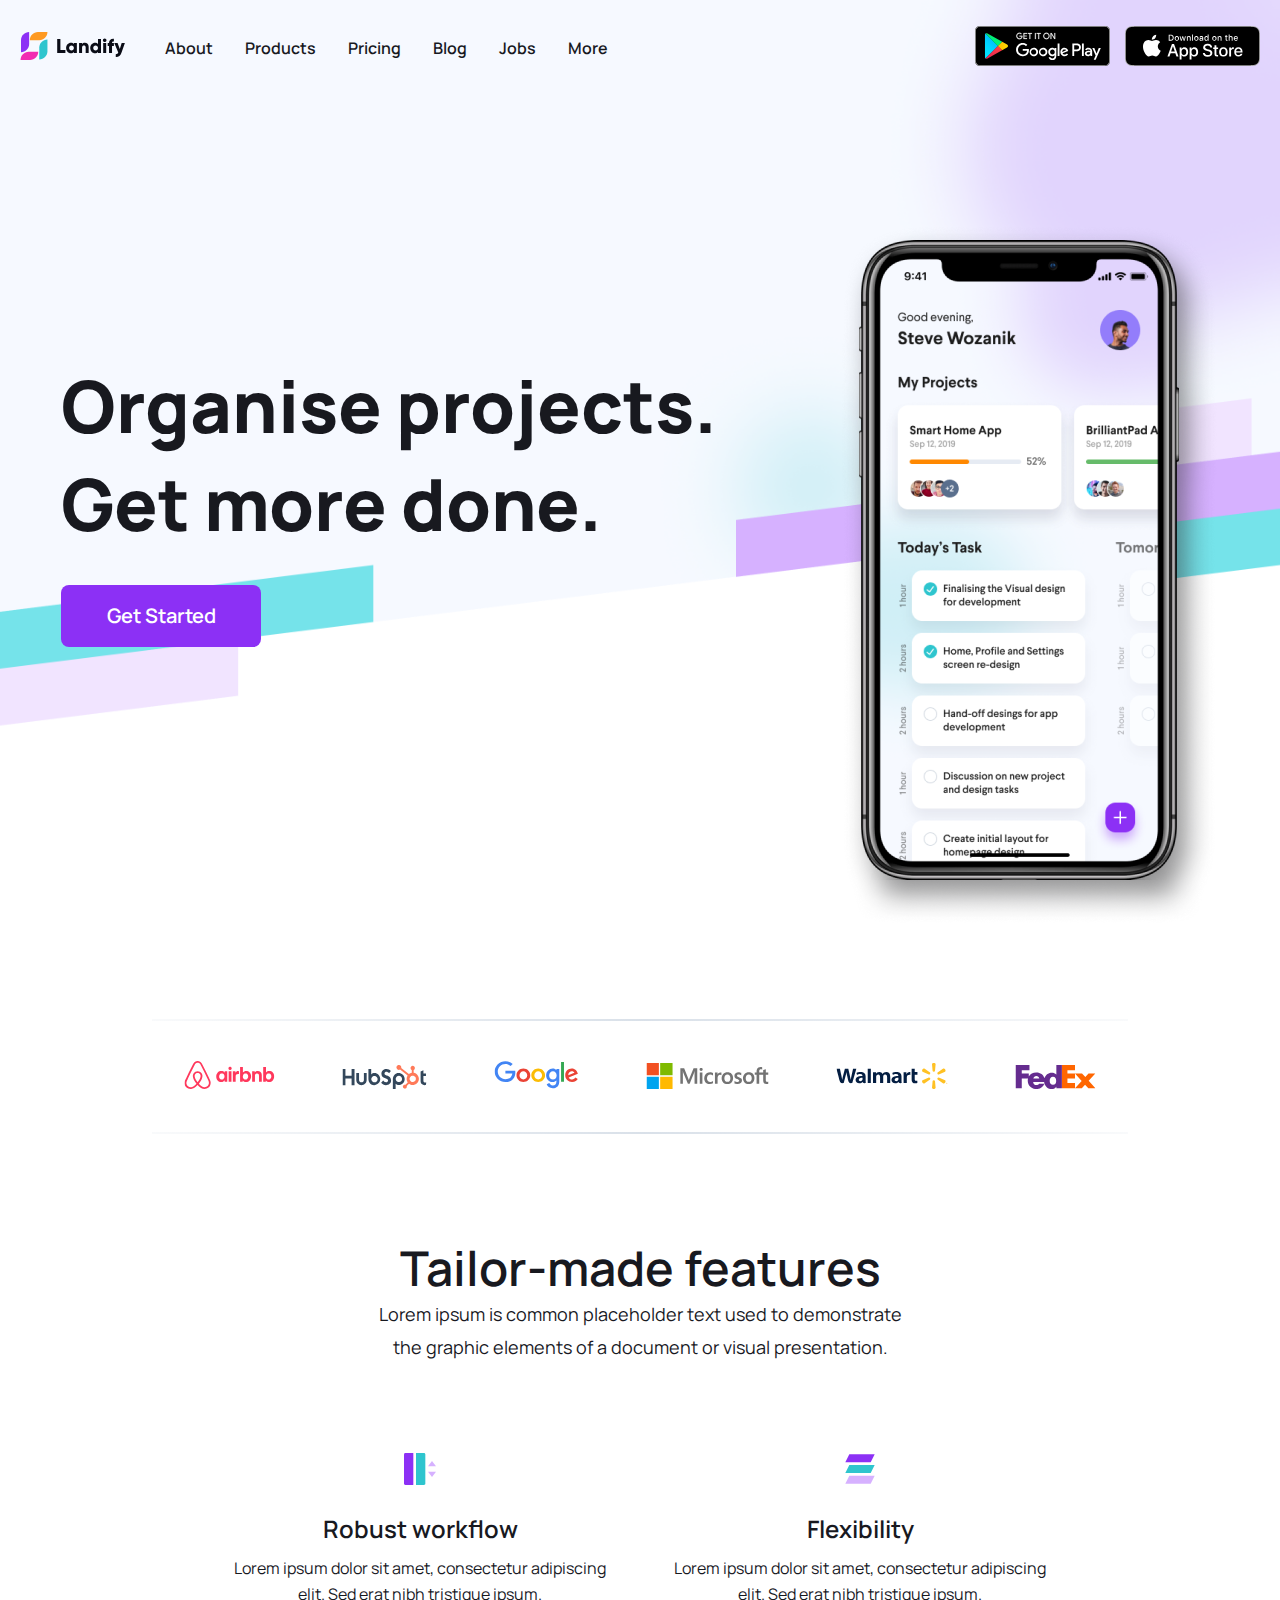
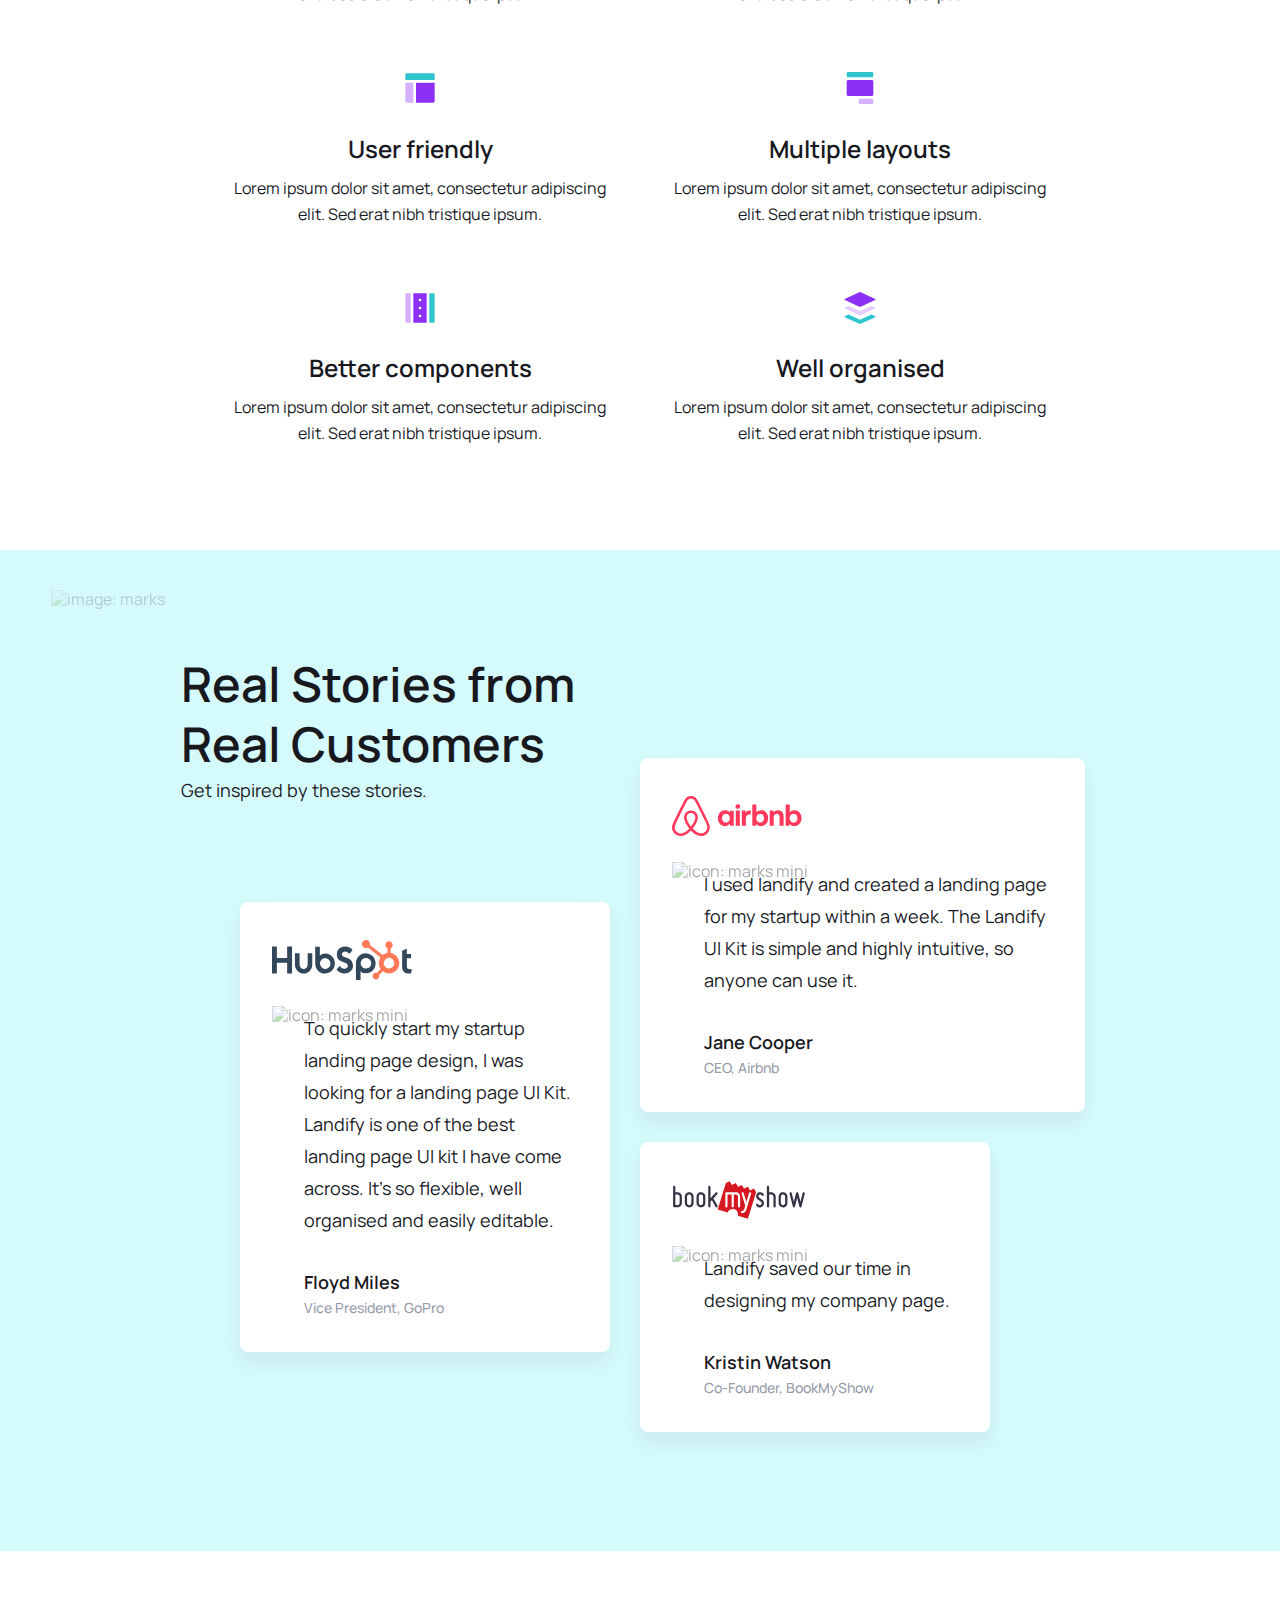
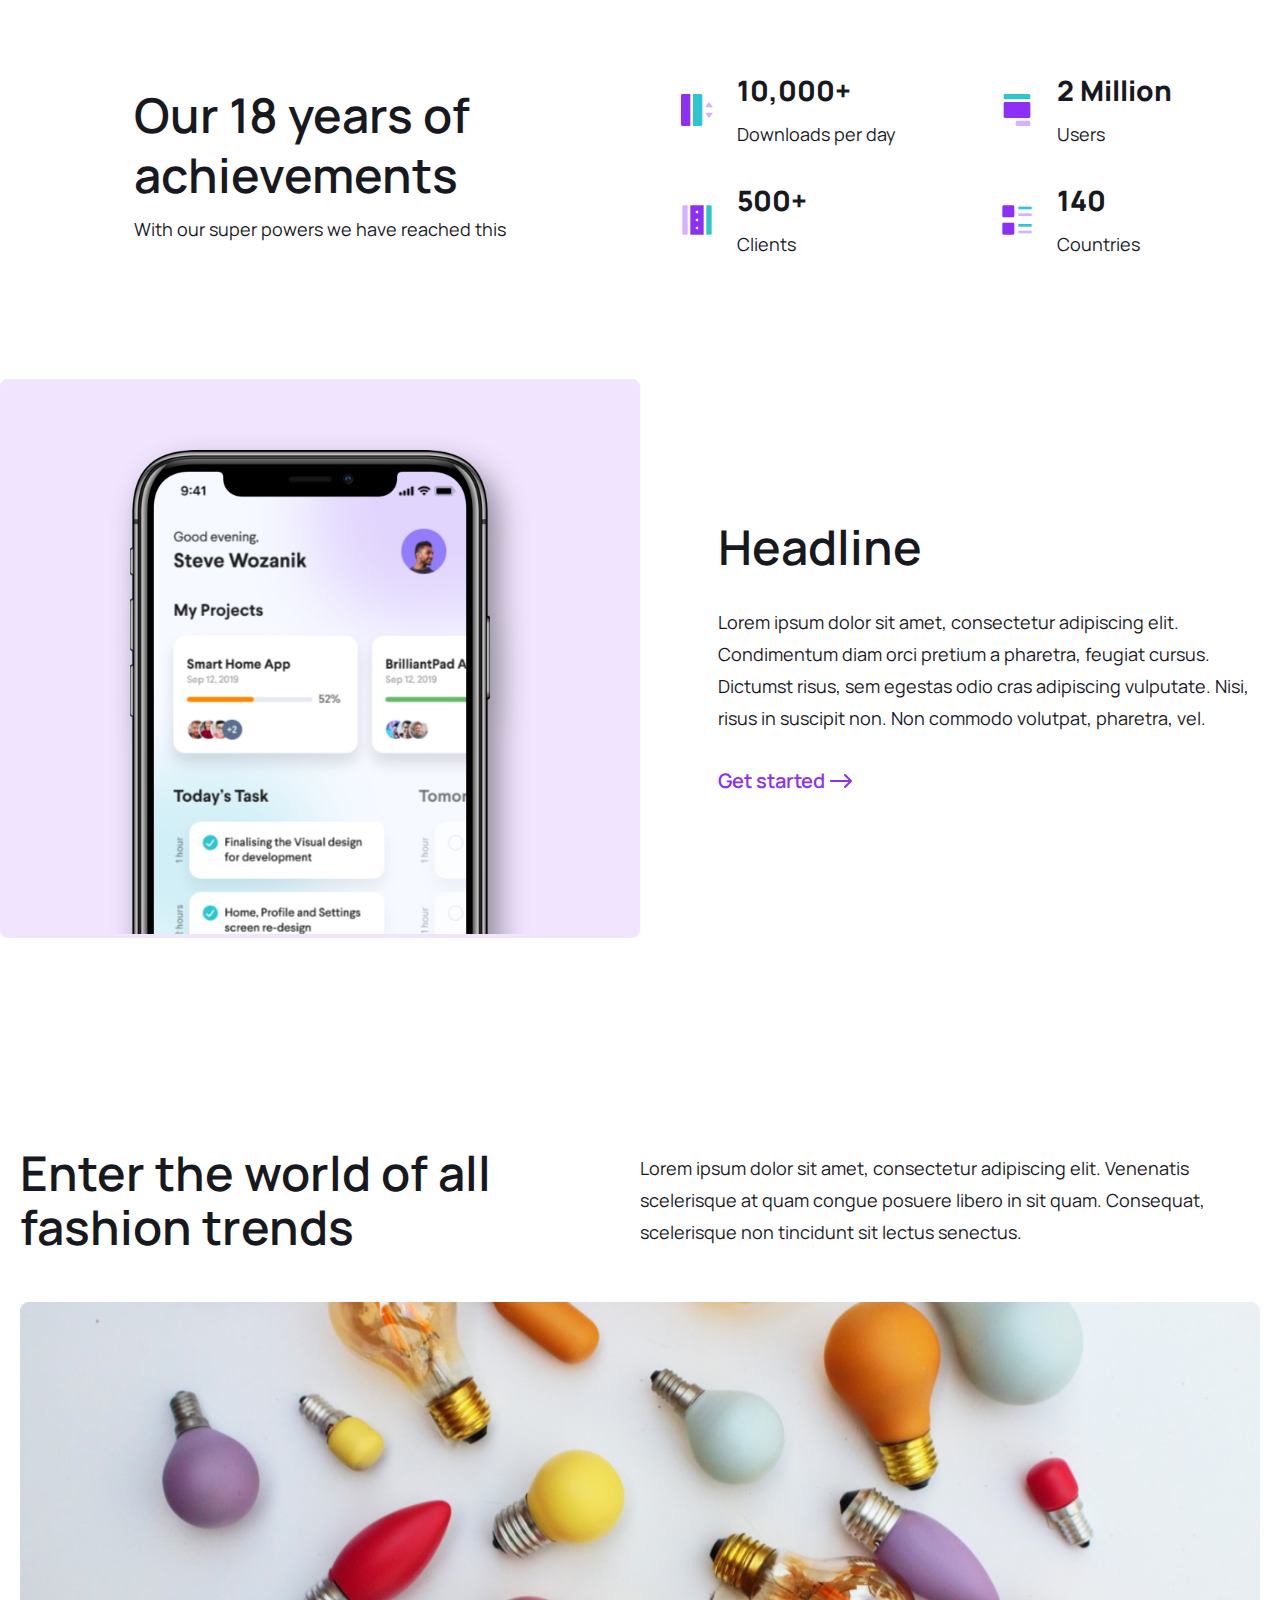
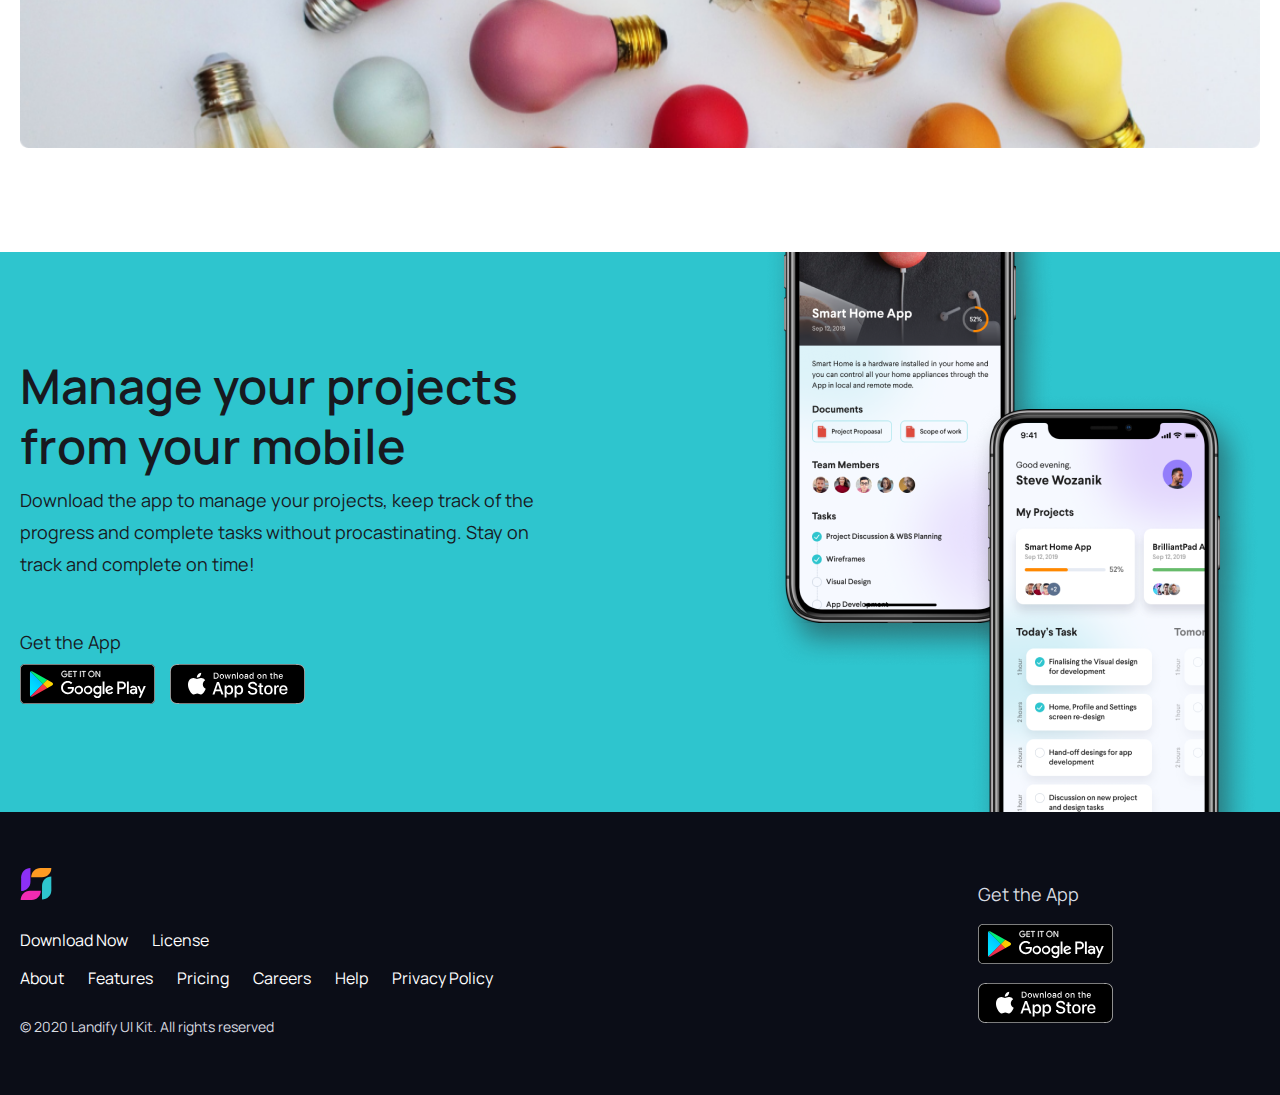
==== commit 3bd05c34: "Update index.html" ====
--- a/index.html
+++ b/index.html
@@ -122,7 +122,7 @@
       <div class="container">
         <div class="features">
           <h2 class="title">Tailor-made features</h2>
-          <p class="description-title">
+          <p class="features-description">
             Lorem ipsum is common placeholder text used to demonstrate <br />
             the graphic elements of a document or visual presentation.
           </p>
@@ -386,7 +386,7 @@
                 Nisi, risus in suscipit non. Non commodo volutpat, pharetra,
                 vel.
               </p>
-                <a href="#" class="headline-link">Get started</a>
+              <a href="#" class="headline-link">Get started</a>
             </div>
             <!-- /.headline-description -->
           </div>
@@ -402,15 +402,26 @@
         <div class="trends-block">
           <div class="trends-item">
             <div class="trends-title">
-              <h2 class="title">Enter the world of all <br> fashion trends</h2>
+              <h2 class="title">
+                Enter the world of all <br />
+                fashion trends
+              </h2>
             </div>
             <div class="trends-description">
-              <p class="trends-text">Lorem ipsum dolor sit amet, consectetur adipiscing elit. Venenatis scelerisque at quam congue posuere libero in sit quam. Consequat, scelerisque non tincidunt sit lectus senectus.</p>
+              <p class="trends-text">
+                Lorem ipsum dolor sit amet, consectetur adipiscing elit.
+                Venenatis scelerisque at quam congue posuere libero in sit quam.
+                Consequat, scelerisque non tincidunt sit lectus senectus.
+              </p>
             </div>
           </div>
           <!-- /.trends-item -->
           <div class="trends-item">
-            <img src="/Images/Trends/Cover Image.png" alt="image: Trends image" class="trends-image">
+            <img
+              src="/Images/Trends/Cover Image.png"
+              alt="image: Trends image"
+              class="trends-image"
+            />
           </div>
           <!-- /.trends-item -->
         </div>
@@ -424,8 +435,15 @@
         <div class="download-block">
           <div class="download-item">
             <div class="download-description">
-              <h2 class="title">Manage your projects <br> from your mobile</h2>
-              <p class="download-text">Download the app to manage your projects, keep track of the progress and complete tasks without procastinating. Stay on track and complete on time!</p>
+              <h2 class="title">
+                Manage your projects <br />
+                from your mobile
+              </h2>
+              <p class="download-text">
+                Download the app to manage your projects, keep track of the
+                progress and complete tasks without procastinating. Stay on
+                track and complete on time!
+              </p>
             </div>
             <div class="download-button">
               <span class="download-get">Get the App</span>
@@ -446,8 +464,16 @@
           </div>
           <!-- /.download-item -->
           <div class="download-item">
-            <img class="download-img" src="/Images/Download-app/Phone Mockup 1.png" alt="image: Smart home app">
-            <img class="download-img" src="/Images/Download-app/Phone Mockup 2.png" alt="image: My projects">
+            <img
+              class="download-img"
+              src="/Images/Download-app/Phone Mockup 1.png"
+              alt="image: Smart home app"
+            />
+            <img
+              class="download-img"
+              src="/Images/Download-app/Phone Mockup 2.png"
+              alt="image: My projects"
+            />
           </div>
           <!-- /.download-item -->
         </div>
@@ -461,7 +487,11 @@
         <div class="footer-block">
           <div class="footer-item">
             <a href="#">
-              <img src="Images/Footer/Logo.svg" alt="logo: Landify" class="footer-logo">
+              <img
+                src="Images/Footer/Logo.svg"
+                alt="logo: Landify"
+                class="footer-logo"
+              />
             </a>
             <div class="footer-download">
               <a href="#" class="download-link">Download Now</a>
@@ -475,7 +505,9 @@
               <li class="footer-link"><a href="#">Help</a></li>
               <li class="footer-link"><a href="#">Privacy Policy</a></li>
             </ul>
-            <span class="footer-copy">© 2020 Landify UI Kit. All rights reserved</span>
+            <span class="footer-copy"
+              >© 2020 Landify UI Kit. All rights reserved</span
+            >
           </div>
           <!-- /.footer-item -->
           <div class="footer-item">
--- a/scss/main.css
+++ b/scss/main.css
@@ -1,12 +1,12 @@
 * {
   -webkit-box-sizing: border-box;
           box-sizing: border-box;
-  color: #18191F;
+  color: #18191f;
   margin: 0;
 }
 
 body {
-  font-family: 'Manrope', sans-serif;
+  font-family: "Manrope", sans-serif;
 }
 
 .container {
@@ -381,7 +381,7 @@
   margin-top: 40px;
 }
 
-.features-block .features .description-title {
+.features-block .features .features-description {
   font-size: 18px;
   line-height: 1.8;
   font-weight: 400;
@@ -427,6 +427,20 @@
   line-height: 26px;
 }
 
+@media (max-width: 992px) {
+  .features-block {
+    margin-right: 20px;
+    margin-left: 20px;
+  }
+  .features-block .features .features-description {
+    line-height: 22px;
+    font-size: 16px;
+  }
+  .features-block .features-card .features-item {
+    min-width: 300px;
+  }
+}
+
 .stories {
   background: #d5fafc;
 }
@@ -513,11 +527,16 @@
   opacity: 0.4;
 }
 
+.stories-logo {
+  margin-bottom: 32px;
+}
+
 .stories-text {
   margin-left: 32px;
   font-weight: 400;
   font-size: 18px;
   line-height: 32px;
+  margin-bottom: 32px;
 }
 
 .stories-name {
@@ -536,6 +555,60 @@
   color: #969bab;
 }
 
+@media (max-width: 1200px) {
+  .stories-block {
+    margin-left: 20px;
+    margin-right: 20px;
+  }
+}
+
+@media (max-width: 992px) {
+  .stories-block {
+    display: -webkit-box;
+    display: -ms-flexbox;
+    display: flex;
+    -ms-flex-wrap: wrap;
+        flex-wrap: wrap;
+  }
+  .stories-block .stories-item {
+    width: 70%;
+  }
+  .stories-title {
+    margin-bottom: 40px;
+  }
+  .stories-col {
+    display: -webkit-box;
+    display: -ms-flexbox;
+    display: flex;
+    -webkit-box-align: center;
+        -ms-flex-align: center;
+            align-items: center;
+  }
+  .item__hubspot {
+    position: relative;
+    bottom: 0;
+  }
+  .item__airbnb {
+    margin-top: 15px;
+  }
+}
+
+@media (max-width: 768px) {
+  .stories-block .stories-item {
+    width: 80%;
+  }
+  .stories-text {
+    font-size: 16px;
+    line-height: 28px;
+  }
+}
+
+@media (max-width: 575px) {
+  .stories-block .stories-item {
+    width: 100%;
+  }
+}
+
 .counter {
   padding-top: 104px;
   padding-bottom: 104px;
@@ -545,6 +618,8 @@
   display: -webkit-box;
   display: -ms-flexbox;
   display: flex;
+  -ms-flex-wrap: wrap;
+      flex-wrap: wrap;
 }
 
 .counter-item {
@@ -587,12 +662,37 @@
   font-weight: 400;
   font-size: 16px;
   line-height: 26px;
+  text-align: start;
 }
 
 .counter-number {
   font-weight: 800;
   font-size: 28px;
   line-height: 40px;
+  text-align: start;
+}
+
+@media (max-width: 992px) {
+  .counter-block {
+    margin-left: 20px;
+    margin-right: 20px;
+  }
+}
+
+@media (max-width: 768px) {
+  .counter-item {
+    text-align: center;
+    width: 100%;
+  }
+  .counter-title {
+    margin-bottom: 50px;
+  }
+  .counter-card {
+    text-align: center;
+  }
+  .counter-number {
+    font-size: 22px;
+  }
 }
 
 .headline {
@@ -601,7 +701,6 @@
 
 .headline-description .title {
   font-weight: 600;
-  font-size: 40px;
   line-height: 54px;
 }
 
@@ -635,6 +734,7 @@
 
 .headline-description {
   margin-left: 78px;
+  margin-right: 20px;
 }
 
 .headline-text {
@@ -663,6 +763,36 @@
   margin-left: 5px;
 }
 
+@media (max-width: 992px) {
+  .headline-block {
+    margin-left: 20px;
+    margin-right: 20px;
+  }
+  .headline-item {
+    width: 100%;
+    -webkit-box-pack: center;
+        -ms-flex-pack: center;
+            justify-content: center;
+    text-align: center;
+  }
+  .headline-description {
+    margin: 0;
+    max-width: 600px;
+  }
+  .headline-description .title {
+    margin-top: 40px;
+  }
+}
+
+@media (max-width: 575px) {
+  .headline-item:nth-of-type(1) {
+    display: none;
+  }
+  .headline-description .title {
+    margin-top: 0;
+  }
+}
+
 .trends {
   padding-top: 104px;
   padding-bottom: 104px;
@@ -679,7 +809,6 @@
 
 .trends-title .title {
   font-weight: 600;
-  font-size: 40px;
   line-height: 54px;
 }
 
@@ -700,6 +829,41 @@
 .trends-image {
   width: 100%;
   margin-top: 48px;
+}
+
+@media (max-width: 1380px) {
+  .trends-block {
+    margin-left: 20px;
+    margin-right: 20px;
+  }
+}
+
+@media (max-width: 992px) {
+  .trends {
+    padding-top: 50px;
+  }
+  .trends-item:nth-of-type(1) {
+    display: -webkit-box;
+    display: -ms-flexbox;
+    display: flex;
+    -ms-flex-wrap: wrap;
+        flex-wrap: wrap;
+    -webkit-box-pack: center;
+        -ms-flex-pack: center;
+            justify-content: center;
+    text-align: center;
+  }
+  .trends-item:nth-of-type(1) .trends-title {
+    width: 100%;
+    margin-bottom: 40px;
+  }
+  .trends-item:nth-of-type(1) .trends-description {
+    width: 100%;
+  }
+  .trends-item:nth-of-type(1) .trends-text {
+    font-size: 16px;
+    line-height: 30px;
+  }
 }
 
 .download-app {
@@ -765,6 +929,45 @@
   right: 0;
 }
 
+@media (max-width: 1380px) {
+  .download-block {
+    margin-left: 20px;
+    margin-right: 20px;
+  }
+}
+
+@media (max-width: 992px) {
+  .download-img:nth-of-type(2) {
+    display: none;
+  }
+}
+
+@media (max-width: 768px) {
+  .download-item:nth-of-type(1) {
+    width: 100%;
+    text-align: center;
+    -webkit-box-align: center;
+        -ms-flex-align: center;
+            align-items: center;
+    -webkit-box-pack: center;
+        -ms-flex-pack: center;
+            justify-content: center;
+  }
+  .download-text {
+    text-align: center;
+    min-width: 100%;
+  }
+  .download-item:nth-of-type(2) {
+    display: none;
+  }
+}
+
+@media (max-width: 575px) {
+  .download-text {
+    font-size: 16px;
+  }
+}
+
 .footer {
   background: #0b0d17;
   padding-bottom: 56px;
@@ -775,6 +978,8 @@
   display: -webkit-box;
   display: -ms-flexbox;
   display: flex;
+  -ms-flex-wrap: wrap;
+      flex-wrap: wrap;
   -webkit-box-pack: justify;
       -ms-flex-pack: justify;
           justify-content: space-between;
@@ -851,4 +1056,52 @@
   width: 100%;
   margin-top: 16px;
 }
+
+@media (max-width: 1380px) {
+  .footer-block {
+    margin-left: 20px;
+    margin-right: 20px;
+  }
+}
+
+@media (max-width: 992px) {
+  .footer-link {
+    margin-right: 10px;
+  }
+}
+
+@media (max-width: 768px) {
+  .footer-block {
+    -ms-flex-wrap: wrap;
+        flex-wrap: wrap;
+    text-align: center;
+    -webkit-box-pack: center;
+        -ms-flex-pack: center;
+            justify-content: center;
+  }
+  .footer-download {
+    -webkit-box-pack: center;
+        -ms-flex-pack: center;
+            justify-content: center;
+  }
+  .footer-get {
+    margin-top: 40px;
+  }
+}
+
+@media (max-width: 575px) {
+  .footer-link a {
+    font-size: 13px;
+  }
+  .footer-item:nth-of-type(2) {
+    display: none;
+  }
+}
+
+@media (max-width: 768px) {
+  .title {
+    font-size: 30px;
+    line-height: 50px;
+  }
+}
 /*# sourceMappingURL=main.css.map */